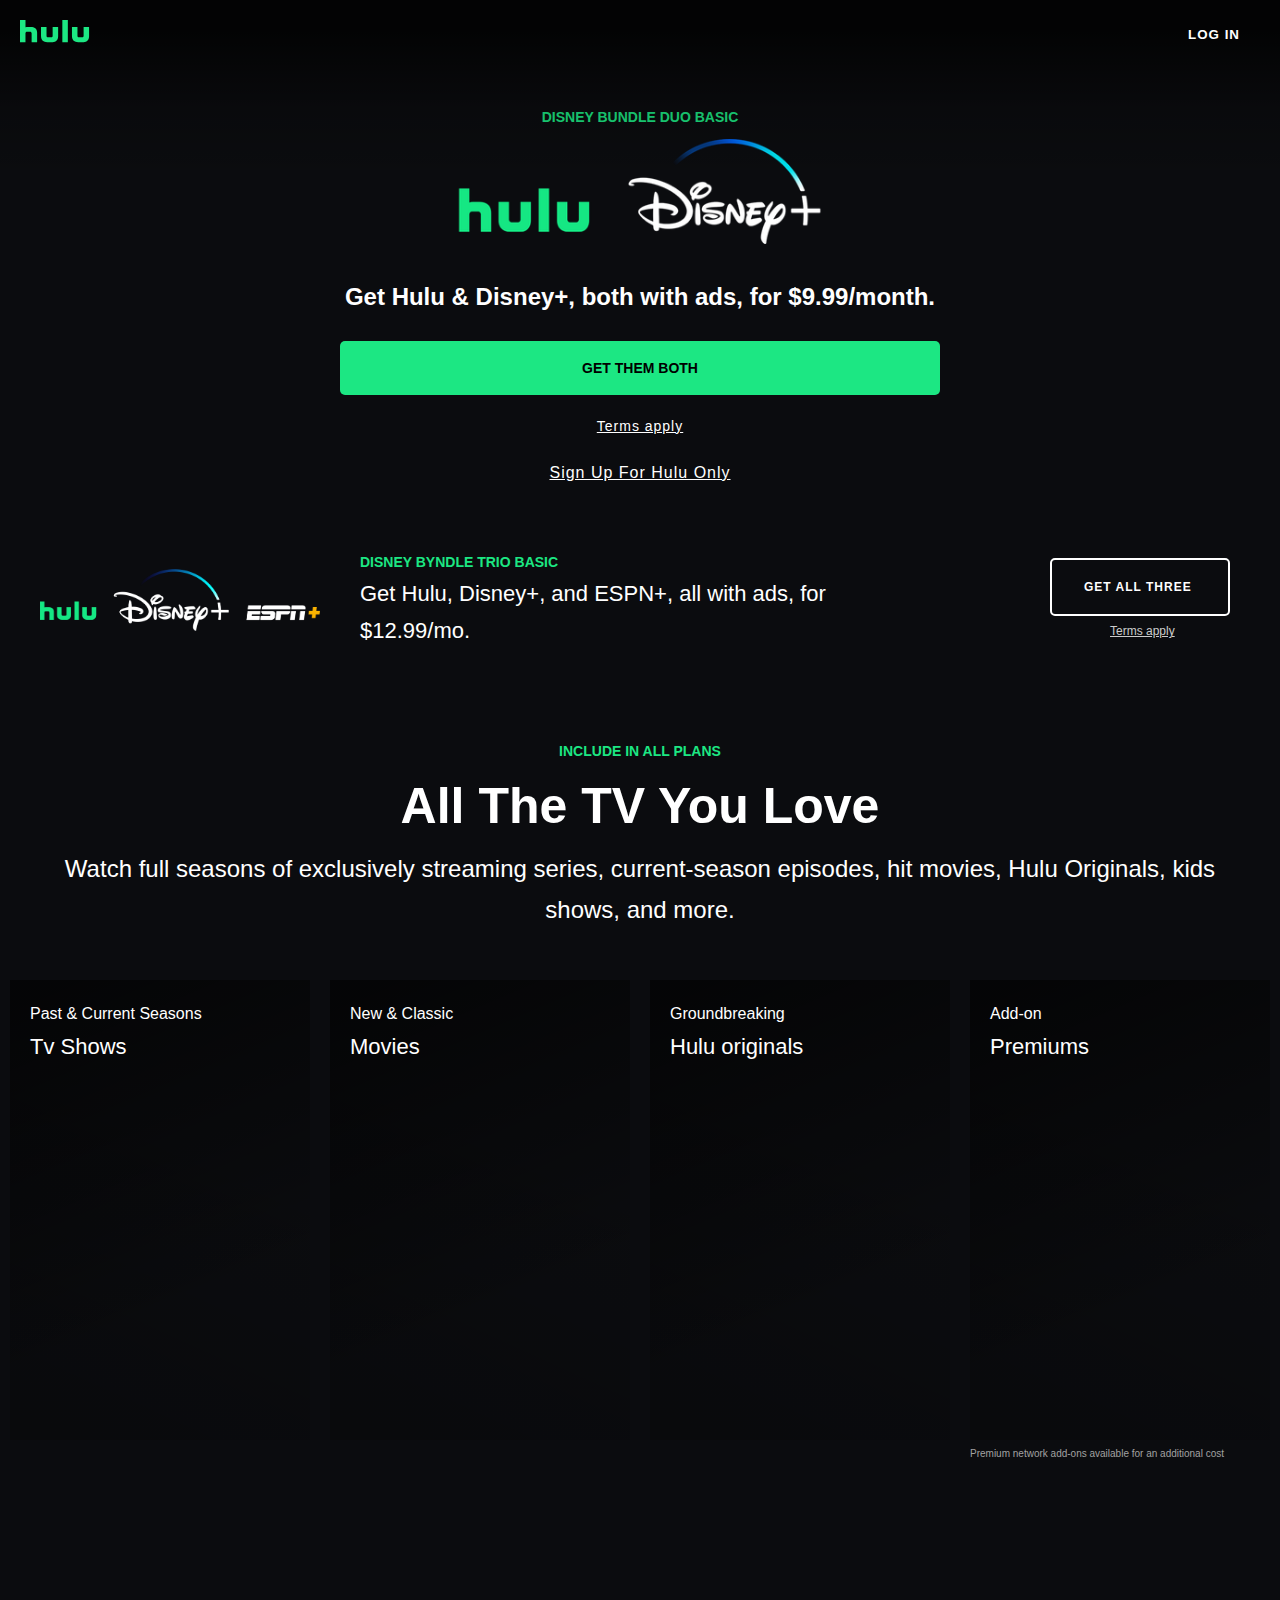
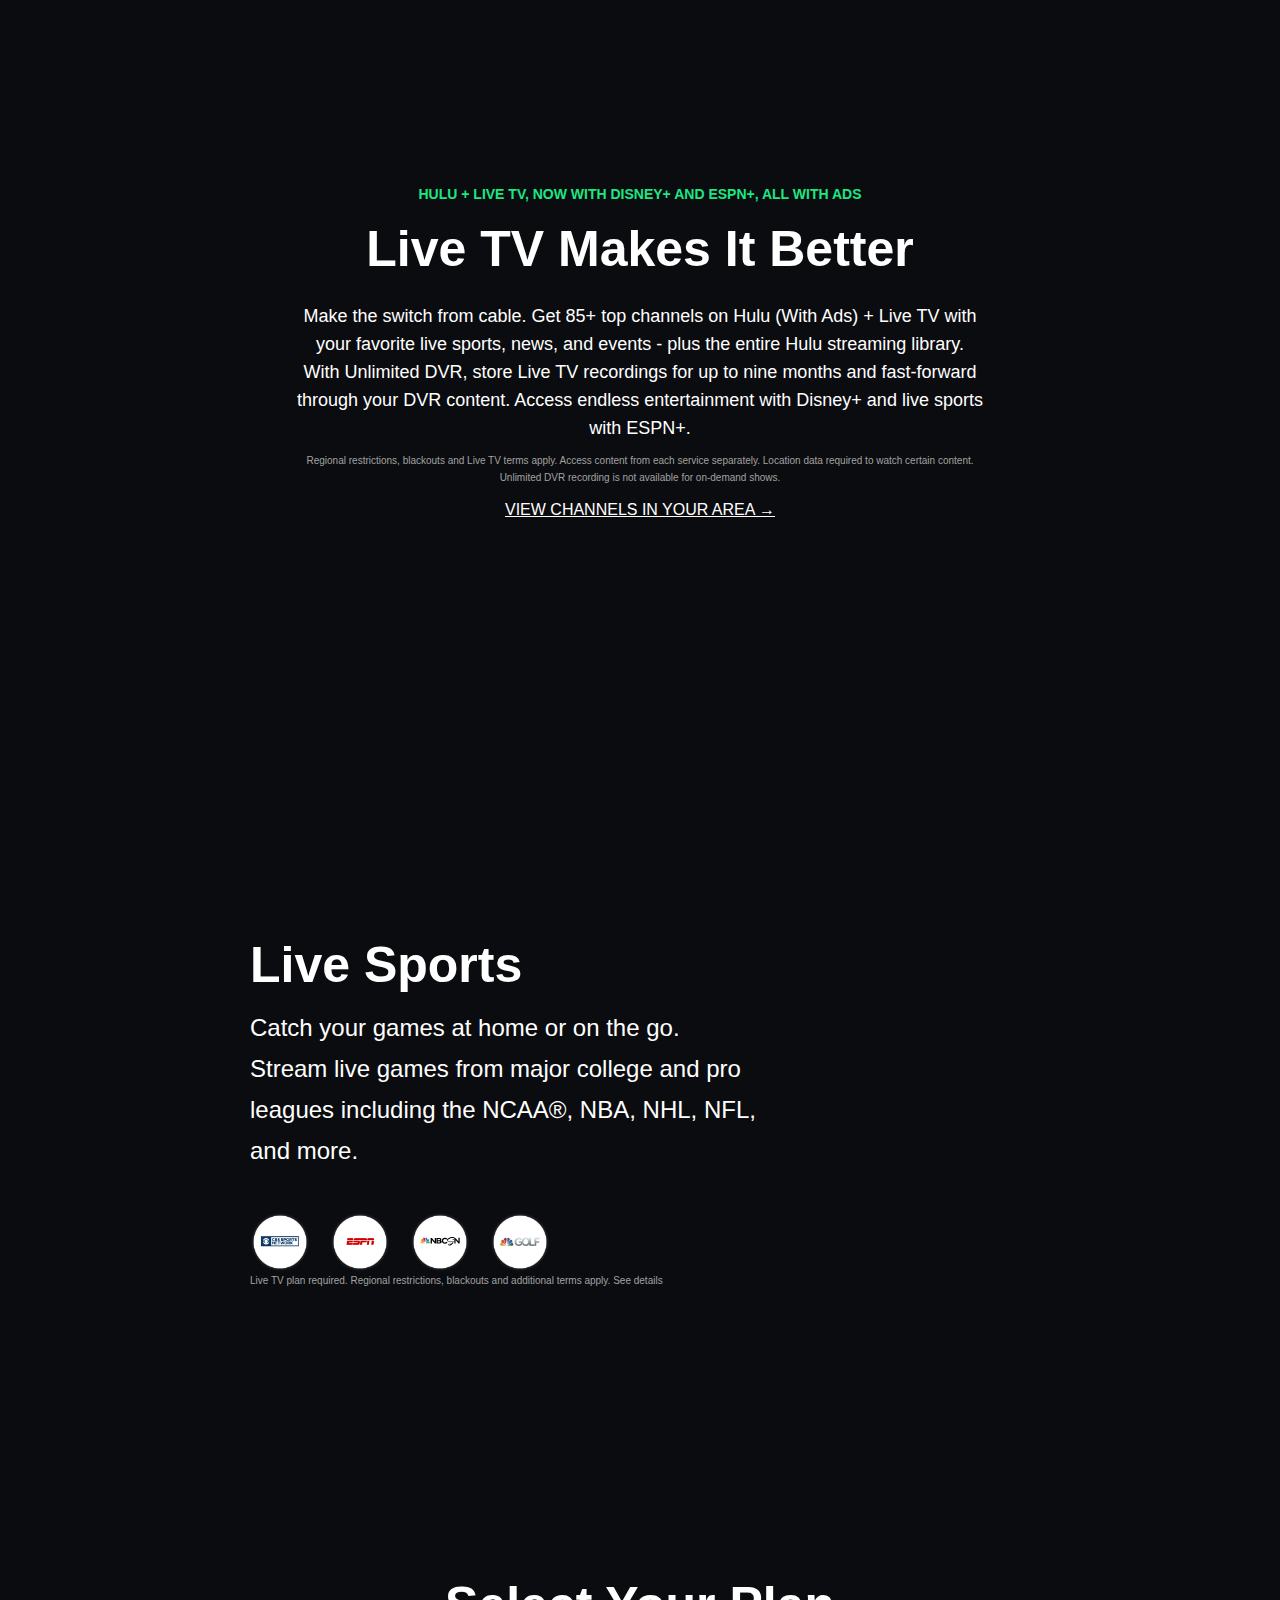
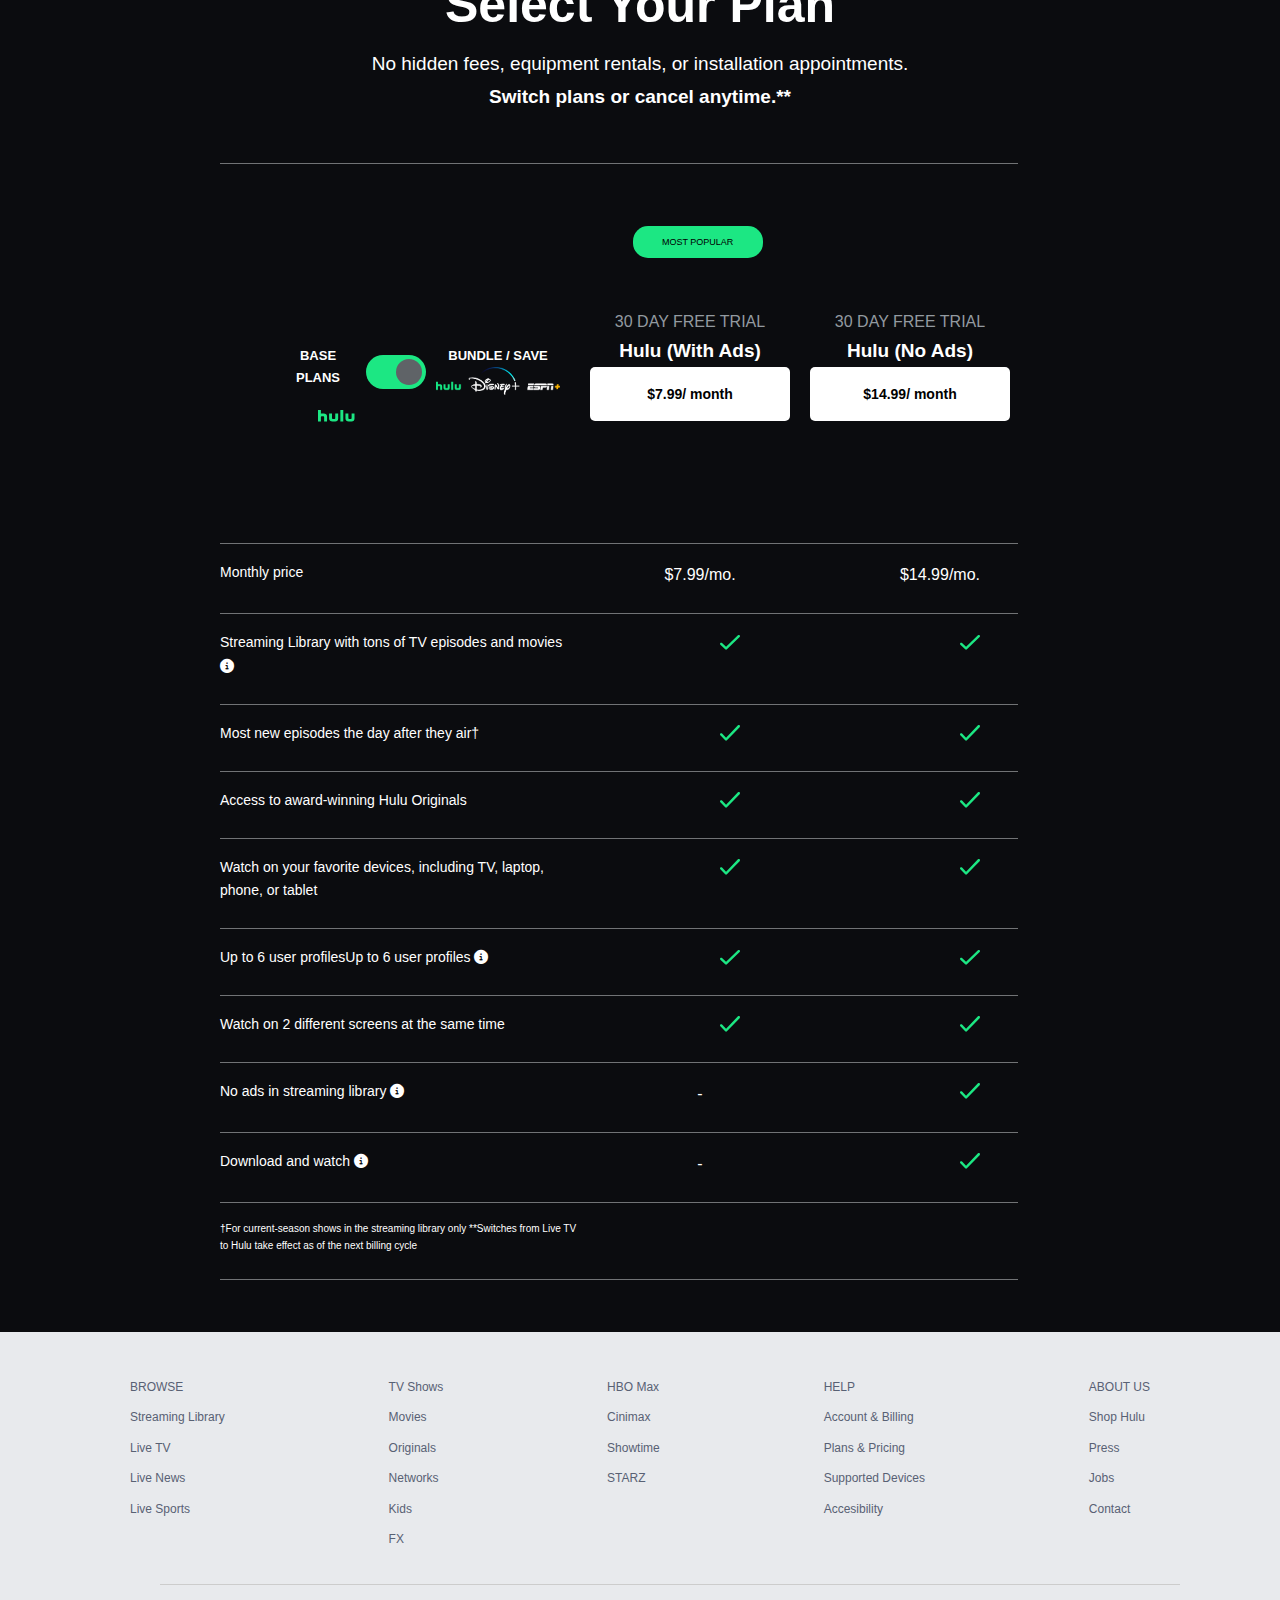
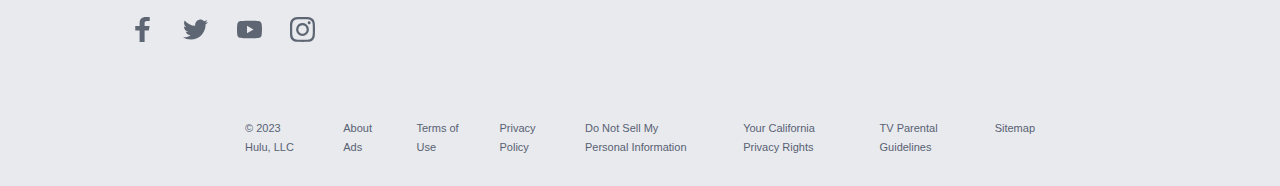
==== hulu.html @ 4f448177 "added new files" ====
<!DOCTYPE html>
<html lang="en">
  <head>
    <link rel="icon" type="image/png" href="images/hulu_favicon.png">
    <meta charset="UTF-8" />
    <meta http-equiv="X-UA-Compatible" content="IE=edge" />
    <meta name="viewport" content="width=device-width, initial-scale=1.0" />
    <link rel="stylesheet" href="https://cdnjs.cloudflare.com/ajax/libs/font-awesome/6.3.0/css/all.min.css">
    
    <link rel="stylesheet" href="style.css" />
    <title>Stream TV and Movies live and online | Hulu</title>
  </head>
  <body>
    <header class="header">
      <section>
        <div class="secction-1-gradient"></div>
        <div class="background-gradient">
          <img class="mini-logo" src="images/hulu-logo.svg" alt="" />
          <nav>
            <ul>
              <li>
                <button class="log-in-button">Log in</button>
              </li>
            </ul>
          </nav>
        </div>
        <div class="header-contents">
          <h4>DISNEY BUNDLE DUO BASIC</h4>
          <img src="images/hulu-logo.png" alt="" class="logo" />
          <div class="header-line-1">
            Get Hulu & Disney+, both with ads, for $9.99/month.
          </div>
          <button class="buttons buttons-cta">GET THEM BOTH</button>
          <a class="legal-text">Terms apply</a>
          <a class="header-sign-up" href="">Sign Up For Hulu Only</a>
        </div>
      </section>
      <section class="first-section">
        <img src="images/logos.png" alt="" />
        <div>
          <h4>Disney Byndle trio basic</h4>
          <h3>Get Hulu, Disney+, and ESPN+, all with ads, for $12.99/mo.</h3>
        </div>
        <div>
          <a href="#" class="buttons get-button-customise"> get all three </a>
          <a href="#" class="Terms-app"> Terms apply</a>
        </div>
      </section>
    </header>

    <section class="second-section">
      <h4>include in all plans</h4>
      <div class="text-xl">All The TV You Love</div>
      <div class="sub-text">
        Watch full seasons of exclusively streaming series, current-season
        episodes, hit movies, Hulu Originals, kids shows, and more.
      </div>

      <div class="cover-images">
        <div class="cover-image-1">
          <div class="cover-gradient"></div>
          <div class="img-texts">
            <div class="img-small-texts">Past & Current Seasons</div>
            <h3>Tv Shows</h3>
          </div>
        </div>

        <div class="cover-image-2">
          <div class="cover-gradient"></div>
          <div class="img-texts">
            <div class="img-small-texts">New & Classic</div>
            <h3>Movies</h3>
          </div>
        </div>

        <div class="cover-image-3">
          <div class="cover-gradient"></div>
          <div class="img-texts">
            <div class="img-small-texts">Groundbreaking</div>
            <h3>Hulu originals</h3>
          </div>
        </div>

        <div class="cover-image-4">
          <div class="cover-gradient"></div>
          <div class="img-texts">
            <div class="img-small-texts">Add-on</div>
            <h3>Premiums</h3>
          </div>
          <p class="last-left-line">
            Premium network add-ons available for an additional cost
          </p>
        </div>
      </div>
    </section>

    <section class="third-section">
      <h4>HULU + LIVE TV, NOW WITH DISNEY+ AND ESPN+, ALL WITH ADS</h4>
      <div class="text-xl">Live TV Makes It Better</div>
      <div class="live-tv-detail-texts">
        <p>
          Make the switch from cable. Get 85+ top channels on Hulu (With Ads) +
          Live TV with your favorite live sports, news, and events - plus the
          entire Hulu streaming library. With Unlimited DVR, store Live TV
          recordings for up to nine months and fast-forward through your DVR
          content. Access endless entertainment with Disney+ and live sports
          with ESPN+.
        </p>
      </div>
      <div class="regional-text">
        <p>
          Regional restrictions, blackouts and Live TV terms apply. Access
          content from each service separately. Location data required to watch
          certain content. Unlimited DVR recording is not available for
          on-demand shows.
        </p>
      </div>

      <div class="View-channel-link">
        <a href="#">VIEW CHANNELS IN YOUR AREA →</a>
      </div>
    </section>

    <section class="basketball">
      <div class="basketball-content">
        <div class="text-xl">Live Sports</div>

        <div class="sub-text">
          Catch your games at home or on the go. Stream live games from major
          college and pro leagues including the NCAA®, NBA, NHL, NFL, and more.
        </div>

        <div class="basketball-section-logos">
          <div>
            <img src="images/live-sports-logo-1.png" alt="" />
          </div>
          <div>
            <img src="images/live-sports-logo-2.png" alt="" />
          </div>
          <div>
            <img src="images/live-sports-logo-3.svg" alt="" />
          </div>
          <div>
            <img src="images/live-sports-logo-4.png" alt="" />
          </div>
        </div>

        <div class="regional-text">
          Live TV plan required. Regional restrictions, blackouts and additional
          terms apply. See details
        </div>
      </div>
    </section>

    <section class="plans-section">
      <div class="texts-before-plans">
        <div class="text-xl">Select Your Plan</div>
        <div class="no-hidden-text">No hidden fees, equipment rentals, or installation appointments.</div>
        <div class="swithc-plans-text">Switch plans or cancel anytime.**</div>
      </div>
      <div class="plans-divider"></div>
      
      
      <div class="plan-names">
        <div class="most-popular"><div class="most-popular-text">MOST POPULAR</div></div>
        <div class="plan-names-grid">
        
          <div class="first-grid">
            <div class="first-grid-sub-1">
              <div class="base-plans-text">BASE PLANS</div>
              <div class="hulu-logo-names">
                <img class="mini-logo" src="images/hulu-logo.svg" alt="">
              </div>
            </div>
            <div class="first-grid-sub-2">
              <div class="switch-padding"> </div>
              <label class="switch">
              <input type="checkbox" checked>
              <span class="slider round"></span>
            </label>
            </div>
            <div class="first-grid-sub-3">
              <div class="base-plans-text">BUNDLE / SAVE</div>
              <div class="all-logos">
                <img src="images/logos.png" alt="">
              </div>
            </div>
          </div>

          

          <div class="second-grid">
            <div class="trial-text">30 DAY FREE TRIAL</div>
            <div class="swithc-plans-text">Hulu (With Ads)</div>
            <button class="buttons plan-names-grid-btn"> $7.99/ month</button>
          </div>

          <div class="third-grid">
            
            <div class="trial-text">30 DAY FREE TRIAL</div>
            <div class="swithc-plans-text">Hulu (No Ads)</div>
            <button class="buttons plan-names-grid-btn">$14.99/ month</button>
          
          </div>
          
        </div>
        
        </div>
        <div class="plans-divider"></div>
        
        <div class="plan-text-grid">

          <div class=".first-grid-text">

          <p class="plan-text-grid-font">Monthly price</p>
          
         </div>
          
          <div class="second-grid">
              <p>
                $7.99/mo.
              </p>
          </div>

          <div class="third-grid">
            <p>
              $14.99/mo.
            </p>
          </div>

        </div>
        <div class="plans-divider"></div>
        
        <div class="plan-text-grid">

          <div class=".first-grid-text">
            <p class="plan-text-grid-font">Streaming Library with tons of TV episodes and movies <i class="fa fa-info-circle" aria-hidden="true"></i></p>
          </div>
          
          <div class="second-grid">
            <div class="img-size">
            <img src="images/Pricing_Checkmark_green-light.svg" alt="">
          </div>
          </div>

          <div class="third-grid">
            <div class="img-size">
              <img src="images/Pricing_Checkmark_green-light.svg" alt="">
            </div>
          </div>
         

        </div>
        <div class="plans-divider"></div>
        
        <div class="plan-text-grid">

          <div class=".first-grid-text">
            <p class="plan-text-grid-font">Most new episodes the day after they air†</p>
          </div>
          
          <div class="second-grid">
            <div class="img-size">
              <img src="images/Pricing_Checkmark_green-light.svg" alt="">
            </div>

          </div>

          <div class="third-grid">
            <div class="img-size">
              <img src="images/Pricing_Checkmark_green-light.svg" alt="">
            </div>
          </div>

        </div>
        <div class="plans-divider"></div>
        
        <div class="plan-text-grid">

          <div class=".first-grid-text">
            <p class="plan-text-grid-font">Access to award-winning Hulu Originals</p>
          </div>
          
          <div class="second-grid">
            <div class="img-size">
              <img src="images/Pricing_Checkmark_green-light.svg" alt="">
            </div>

          </div>

          <div class="third-grid">
            <div class="img-size">
              <img src="images/Pricing_Checkmark_green-light.svg" alt="">
            </div>
          </div>

        </div>
        <div class="plans-divider"></div>
        
        <div class="plan-text-grid">

          <div class=".first-grid-text">
            <p class="plan-text-grid-font">Watch on your favorite devices, including TV, laptop, phone, or tablet</p>
          </div>
          
          <div class="second-grid">
            <div class="img-size">
              <img src="images/Pricing_Checkmark_green-light.svg" alt="">
            </div>

          </div>

          <div class="third-grid">
            <div class="img-size">
              <img src="images/Pricing_Checkmark_green-light.svg" alt="">
            </div>
          </div>

        </div>
        <div class="plans-divider"></div>
        
        <div class="plan-text-grid">

          <div class=".first-grid-text">
            <p class="plan-text-grid-font">Up to 6 user profilesUp to 6 user profiles  <i class="fa fa-info-circle" aria-hidden="true"></i> </p>
          </div>
          
          <div class="second-grid">
            <div class="img-size">
              <img src="images/Pricing_Checkmark_green-light.svg" alt="">
            </div>
          </div>

          <div class="third-grid">
            <div class="img-size">
              <img src="images/Pricing_Checkmark_green-light.svg" alt="">
            </div>
          </div>

        </div>
        <div class="plans-divider"></div>
        <div class="plan-text-grid">

          <div class=".first-grid-text">
            <p class="plan-text-grid-font">Watch on 2 different screens at the same time</p>
          </div>
          
          <div class="second-grid">
            <div  class="img-size">
              <img src="images/Pricing_Checkmark_green-light.svg" alt="">
            </div>
          </div>

          <div class="third-grid">
            <div class="img-size">
              <img src="images/Pricing_Checkmark_green-light.svg" alt="">
            </div>
          </div>

        </div>
        <div class="plans-divider"></div>
        <div class="plan-text-grid">

          <div class=".first-grid-text">
            <p class="plan-text-grid-font">No ads in streaming library  <i class="fa fa-info-circle" aria-hidden="true"></i>
            </p>
          </div>
          
          <div class="second-grid">
            <p class="dash-with">-</p>
          </div>
          <div class="img-size">
            <img src="images/Pricing_Checkmark_green-light.svg" alt="">
          </div>
          <div class="third-grid">
            
          </div>

        </div>
        <div class="plans-divider"></div>
        <div class="plan-text-grid">

          <div class=".first-grid-text">
            <p class="plan-text-grid-font">Download and watch  <i class="fa fa-info-circle" aria-hidden="true"></i></p>
          </div>
          
          <div class="second-grid">
            <p class="dash-with">-</p>
          </div>

          <div class="third-grid">
            <div class="img-size">
              <img src="images/Pricing_Checkmark_green-light.svg" alt="">
            </div>
          </div>

        </div>

        <div class="plans-divider"></div>
        <div class="plan-text-grid">

          <div class=".first-grid-text">
            <p class="plan-text-grid-font-last">†For current-season shows in the streaming library only
              **Switches from Live TV to Hulu take effect as of the next billing cycle</p>
          </div>
          
          <div class="second-grid">

          </div>

          <div class="third-grid">
           
          </div>

        </div>
        <div class="plans-divider"></div>
    </section>

    <footer class="footer">
      <div class="footer-container">
        <div class="footer-lists">
          <ul>
            <li class="list-head">BROWSE</li>
            <li><a href="#">Streaming Library</a></li>
            <li><a href="#">Live TV</a></li>
            <li><a href="#">Live News</a></li>
            <li><a href="#">Live Sports</a></li>
          </ul>
          <ul>
            <li><a href="#">TV Shows</a></li>
            <li><a href="#">Movies</a></li>
            <li><a href="#">Originals</a></li>
            <li><a href="#">Networks</a></li>
            <li><a href="#">Kids</a></li>
            <li><a href="#">FX </a></li>
          </ul>
          <ul>
            <li><a href="#">HBO Max</a></li>
            <li><a href="#">Cinimax</a></li>
            <li><a href="#">Showtime</a></li>
            <li><a href="#">STARZ</a></li>
          </ul>
          <ul>
            <li class="list-head">HELP</li>
            <li><a href="#">Account & Billing</a></li>
            <li><a href="#">Plans & Pricing</a></li>
            <li><a href="#">Supported Devices</a></li>
            <li><a href="#">Accesibility</a></li>
          </ul>
          <ul>
            <li class="list-head">ABOUT US</li>
            <li><a href="#">Shop Hulu</a></li>
            <li><a href="#">Press</a></li>
            <li><a href="#">Jobs</a></li>
            <li><a href="#">Contact</a></li>
          </ul>
        </div>
        <div class="divider"></div>

        <div class="divider-line"></div>

        <div class="social-media-icons">
          <a href="#"><img src="images/facebook.svg" alt="" /></a>
          <a href="#"><img src="images/twitter.svg" alt="" /></a>
          <a href="#"><img src="images/youtube.svg" alt="" /></a>
          <a href="#"><img src="images/instagram.svg" alt="" /></a>
        </div>
      </div>

      <section class="fourth-section">
        <div>© 2023 Hulu, LLC</div>
        <div>About Ads</div>
        <div>Terms of Use</div>
        <div>Privacy Policy</div>
        <div>Do Not Sell My Personal Information</div>
        <div>Your California Privacy Rights</div>
        <div>TV Parental Guidelines</div>
        <div>Sitemap</div>
      </section>
    </footer>
  </body>
</html>
---- style.css ----
*{
    box-sizing: border-box;
    margin: 0;
    padding: 0;
}
  @import url('https://fonts.googleapis.com/css2?family=Open+Sans:wght@300&family=Rubik:wght@300;400;600;700&display=swap');

  html,body{
    font-family: 'Rubik', sans-serif;
    background:#0b0c0f;
    color: #fff;
    line-height: 1.7;
    overflow-x: hidden;
  }

  a{
    color: #fff;
    text-decoration: none;
  }
  a :hover{
    color: grey;
  }

  ul{

    list-style-type: none;
  }

  img{
    width: 100%;

  }

  h4{
    text-transform: uppercase;
    color: #1CE783;
    font-size: 14px;
  }
  
  h3{
    font-size: 22px;
    font-weight: 300;
  }

  .buttons{

    display: inline-block;
    background:#1CE783;
    color: #000;
    min-width: 130px;
    padding: 20px 32px;
    font-size: 14px;
    font-weight: bold;
    border-radius: 5px;
    border: 0;
    line-height: 14px;
    cursor: pointer;
  }

  .buttons-cta{
     width: 600px;
  }

  .buttons-cta:hover{
   
    opacity: 0.5;
  }

.legal-text{
    cursor: pointer;
    font-size: 14px;
    letter-spacing: 1px;
    text-decoration: underline;
    padding: 20px;
    
  }
  .Terms-app{
    display: block;
    color: #ccc;
    font-size: 12px;
    margin-top: 5px;
    text-decoration: underline;
    padding-left: 150px;
  }

  .text-xl{

    font-size: 50px;
    font-weight: bold;
    
  }
  .sub-text{

    max-width: 850;
    margin-bottom: 10px;
    font-size: 24px;

  }

  /*Header*/
  .header{
    height: 650px;
    background: url(../Hulu/images/header.jpg) 
    no-repeat center center / cover ;

  }

  .header .secction-1-gradient{

    position: absolute;
    top: 0;
    left: 0;
    width: 100%;
    height: 100%;
    
    background: linear-gradient
    (179.81deg, rgba(4,4,4,0.7) .17%,
     rgba(4,4,4,0.45) 85.02%,
      rgba(4,4,4,0.3) 112.52%) ! important;


  }

  .header nav{
    display: flex;
    float: right;
    padding: 20px 40px;
  }

  .header nav .log-in-button{
    position: relative;
    z-index: 2;
    cursor: pointer;
    background: none;
    border: none;
    color: #fff;
    font-weight: bold;
    text-transform: uppercase;
    letter-spacing: 1px;

  }
  
  .logo{
    width: 370px;
    margin: 10px 0px;
  }

  .header .header-contents{

    display: flex;
    flex-direction: column;
    justify-content: flex-start;
    align-items: center;
    margin-top: 35px;

  }

  .header .header-line-1{

    font-size: 24px;
    font-weight: bold;
    margin: 23px 0px;

  }

  
  
  .header-sign-up{

    font-size: 16px;
    letter-spacing: 1px;
    text-decoration: underline;
    padding-bottom: 35px;
  }
  .header .mini-logo{
    position: relative;
    z-index: 2;
    width: 70px;
    height: 70x;
    margin: 20px 20px;
  }
  
  .header::after {
    content: '';
    position: absolute;
    top: 0;
    left: 0;
    width: 100%;
    height: 180px;
    z-index: 1;
    background: linear-gradient(
      180deg,
      rgba(0, 0, 0, 0.76) 15.54%,
      rgba(0, 0, 0, 0.192) 60.23%,
      rgba(0, 0, 0, 8e-5) 100%
    );
  }
  
  /*first-section*/

  .first-section{

    display: grid;
    grid-template-columns: 2fr 4fr 2fr;
    align-items: center;
    gap: 40px;
    padding: 30px 40px;

    background: linear-gradient
    (179.81deg, rgba(4,4,4,0.7) .17%,
     rgba(4,4,4,0.45) 85.02%,
      rgba(4,4,4,0.3) 112.52%) !important;

  }

  .get-button-customise{

    width: 180px;
    background: none;
    letter-spacing: 1px;
    color: #fff;
    border: 2px solid white;
    text-transform: uppercase;
    font-size: 12px;
    margin-left: 90px;
    
  }

  .get-button-customise:hover{
    color: #fff;
    border-color: darkgray;
  }

  /*Second Section*/

  .second-section{

    display: flex;
    flex-direction: column;
    align-items: center;
    padding: 90px 40px;
    text-align: center;
    justify-content: center;

  }
  .second-section .cover-images{
    display: grid;
    grid-template-columns: repeat(4, 1fr);
    gap: 20px;
    margin-top: 40px;

  }

  .second-section .cover-images > div {
    height: 460px;
    width: 300px;
    position: relative;

  }

  .second-section .cover-gradient{

    position: absolute;
    top: 0;
    left: 0;
    width: 100%;
    height: 100%;
    background: linear-gradient(156.82deg, 
    rgba(0,0,0,0.6) 4.58%,
     rgba(0,0,0,0) 69.61%),
     linear-gradient(24.5deg, 
     rgba(0,0,0,0.2) 4.71%, 
    rgba(0,0,0,0) 71.49%);
  }

  .second-section .img-texts{

    position: absolute;
    text-align: left;
    top: 20px;
    left: 20px;

  }

  .second-section .cover-image-1{
    background: url(../Hulu/images/cover-image-1.jpeg)
    no-repeat center center / cover;
  }

.second-section .cover-image-2{
    background: url(../Hulu/images/cover-image-2.jpeg)
    no-repeat center center / cover;
}
.second-section .cover-image-3{
    background: url(../Hulu/images/cover-image-3.jpeg)
    no-repeat center center / cover;
}

.second-section .cover-image-4{
    background: url(../Hulu/images/cover-image-4.jpeg)
    no-repeat center center / cover;
}
.last-left-line{
  font-weight: 100;
  font-size: 10px;
  margin-top: 465px;
  color: #a2a2a2;
  text-align: left;

}

.third-section{
  padding-top: 253px;
  display: flex;
  flex-direction: column;
  text-align: center;
  align-items: center;

}

.live-tv-detail-texts{

  width: 688px;
  height: auto;
  font-family: 'Graphik Web', 'Graphik', sans-serif;
  font-size: 18px;
  font-weight: 300;
  margin: 10px 300px;
  line-height: 28px;

}

.regional-text{
  width: 688px;
  font-weight: 100;
  font-size: 10px;
  color: #a2a2a2;
  padding-bottom: 10px;
}

.View-channel-link{

  text-decoration: underline;
  padding-bottom: 200px;
}

.basketball{
  background: url(../Hulu/images/live-sports.jpg) no-repeat center center / cover;
  height: 800px;
  position: relative;
  
}

.basketball-content{
  position: absolute;
  top: 200px;
  left: 250px;
  max-width: 510px;
  
}

.basketball-section-logos{

  margin-top: 40px;
  display: flex;
  width: 300px;
  align-items: center;
  justify-content: space-between;
}

.basketball-section-logos > div {

  background: url(images/asset\ 12.png) no-repeat center center / cover ;
  height: 60px;
  width: 60px;
  display: flex;
  justify-content: center;
  align-items: center;
}

.basketball-section-logos img{

  width: 40px;

}

/*footer*/

.footer
{
  background: #e8eaed;
  color: #586174;
}
 
.footer a{

  color: #586174;
}
.footer-container{
  font-size: 12px;
  max-width: 1100px;
  margin: auto;
  padding: 40px;

}
.footer-lists{
  display: flex;
  justify-content: space-between;

}

.footer-lists li{

  padding: 5px 0;
}

.footer-lists .list-heads{

  text-transform: uppercase;
  font-weight: bolder;
  margin-bottom: 5px;
}

.divider{

  width: 100%;
  height: 3px;
  border-top: 1px #ccc solid;
  margin : 30px;
}

.social-media-icons img{

  width: 25px;
  height: 25px;
  margin-right: 25px;
}

.model{
  position: fixed;
  top: 0;
  left: 0;
  z-index: 1;
  height: 100%;
  width: 100%;
  background: rgba(0, 0, 0, 0.5);
}
.model-box{

  margin: 10% auto;
  width: 400px;
  background: #fff;
  color: #333;
  position: relative;
}
.model-body{
   
  padding: 50px;

}

.model-body h3{
  font-weight: bold;
}

.btn-dark{
  background: #000;
  color: #fff;

}
.model-body .buttons{
  width: 100%;
  margin-top: 30px;

}

.model .close{
  
  cursor: pointer;
  height: 20px;
  width: 20px;
  top: 20px;
  right: 20px;
  position: absolute;

}

.model .model-footer{
  background: gainsboro;
  color: #333;
  padding: 20px 0;
  border-top: #fff 1px solid;

} 
.model .model-footer a{
  color: rgb(75, 75, 224);
}

.form-control{

  margin: 20px 0;

}

.form-control label{
  display: block;
}

.form-control input{
  width : 100%;
  height: 40px;
  border: 2px #ccc solid ;
  border-radius: 2px;
  padding: 5px ;
}

.fourth-section{
  font-size: 11px;
  padding: 0px 225px;
  position: relative;
  display:  flex;
  width: 100%;
  background: #e8eaed;
  color: #586174;
}
.fourth-section> div{

  padding: 30px 20px;
}

.plans-section{
  
  padding: 40px 220px;
  margin: auto;
  justify-content: center;
  align-items: center;
  align-content: center;

}

.texts-before-plans{
 
  padding-bottom: 30px;
  text-align: center;

}

.no-hidden-text{

  font-size: 19px;

}
.swithc-plans-text{
  font-size: 19px;
  font-weight: bold;
}

.plan-names{
 
  padding: 50px;
 
  width: 100%;
  align-content: center;
  text-align: center;
}

.plans-divider{
  

  width: 95%;
  height: 3px;
  border-top: 1px #717375 solid;
  margin-top: 20px;
  margin-bottom: 10px;
}

.most-popular{
  text-align: center;
  font-size: 9px;
  max-width: 130px;
  height: 32px;
  background: #1CE783;
  color: #000;
  margin-left: 49%;
  border-radius: 15px;
}
.most-popular-text{
  padding: 9px;
}

.plan-names-grid{
  padding: 50px 0;
  display: grid;
  grid-template-columns: 3fr 2fr 2fr;
  gap: 20px;
}

.first-grid{
 padding-top: 27px;
  display: grid;
  grid-template-columns: 2fr 1fr 3fr;

}

.first-grid-sub-1{
 
  align-content: center;
  text-align: center;
  padding: 10px;

}
.base-plans-text{

  font-size: 13px;
  font-weight: bold;
}
.hulu-logo-names{
  width: 37px;
  height: 10px;
  margin-left: 38px;
  margin-top: 14px;

}

.first-grid-sub-3{
  padding: 10px;
}
.trial-text{
  color: #939aa0;
}

.plan-names-grid-btn{
  background: #fff;
  color: #000;
  width: 100%;
}

.plan-names-grid button:hover{
  background: #ccc;
}

.plan-text-grid{
  
  padding: 5px 0;
  display: grid;
  grid-template-columns: 3fr 2fr 2fr;

}

.plan-text-grid-font{
  font-size: 14px;
  font-weight: 100;

}

.second-grid{
  text-align: center;
}

.third-grid{
  text-align: center;
}

.img-size{
  width: 20px;
  height: 12px;
  margin-left: 140px;
}
.dash-width{
  width: 10px;
}

.plan-text-grid-font-last{
  font-size: 10px;
}




/* toggle button */
.switch {
  padding-top: 10px;
  position: relative;
  display: inline-block;
  width: 60px;
  height: 34px;
}

.switch input { 
  opacity: 0;
  width: 0;
  height: 0;
}

.slider {
  position: absolute;
  cursor: pointer;
  top: 0;
  left: 0;
  right: 0;
  bottom: 0;
  background-color: #848383;
  -webkit-transition: .4s;
  transition: .4s;
}

.slider:before {
  position: absolute;
  content: "";
  height: 26px;
  width: 26px;
  left: 4px;
  bottom: 4px;
  background-color:#5f6367;
  -webkit-transition: .4s;
  transition: .4s;
}

input:checked + .slider {
  background-color:  #1CE783;
}

input:focus + .slider {
  box-shadow: 0 0 1px #939aa0;
}

input:checked + .slider:before {
  -webkit-transform: translateX(26px);
  -ms-transform: translateX(26px);
  transform: translateX(26px);
}
.slider.round {
  border-radius: 34px;
}

.slider.round:before {
  border-radius: 50%;
}
.switch-padding{
  margin-top: 20px;
}
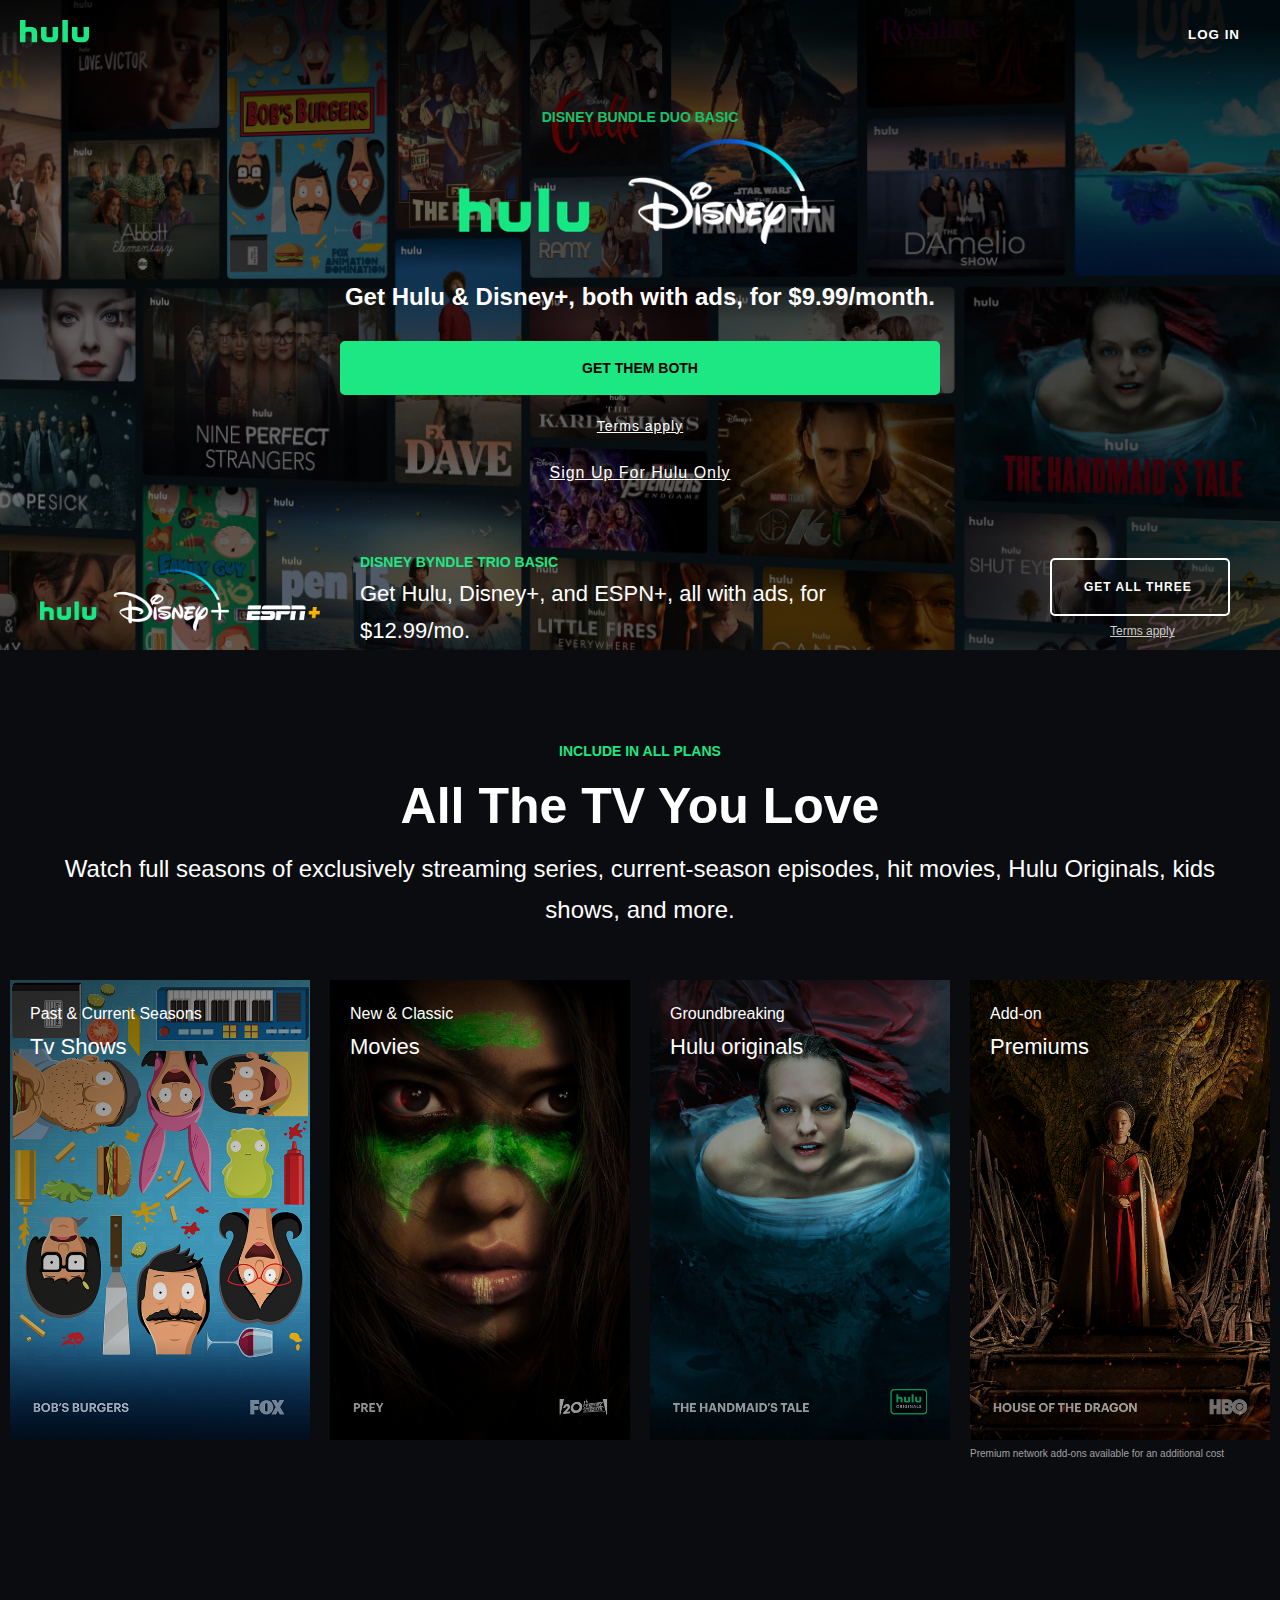
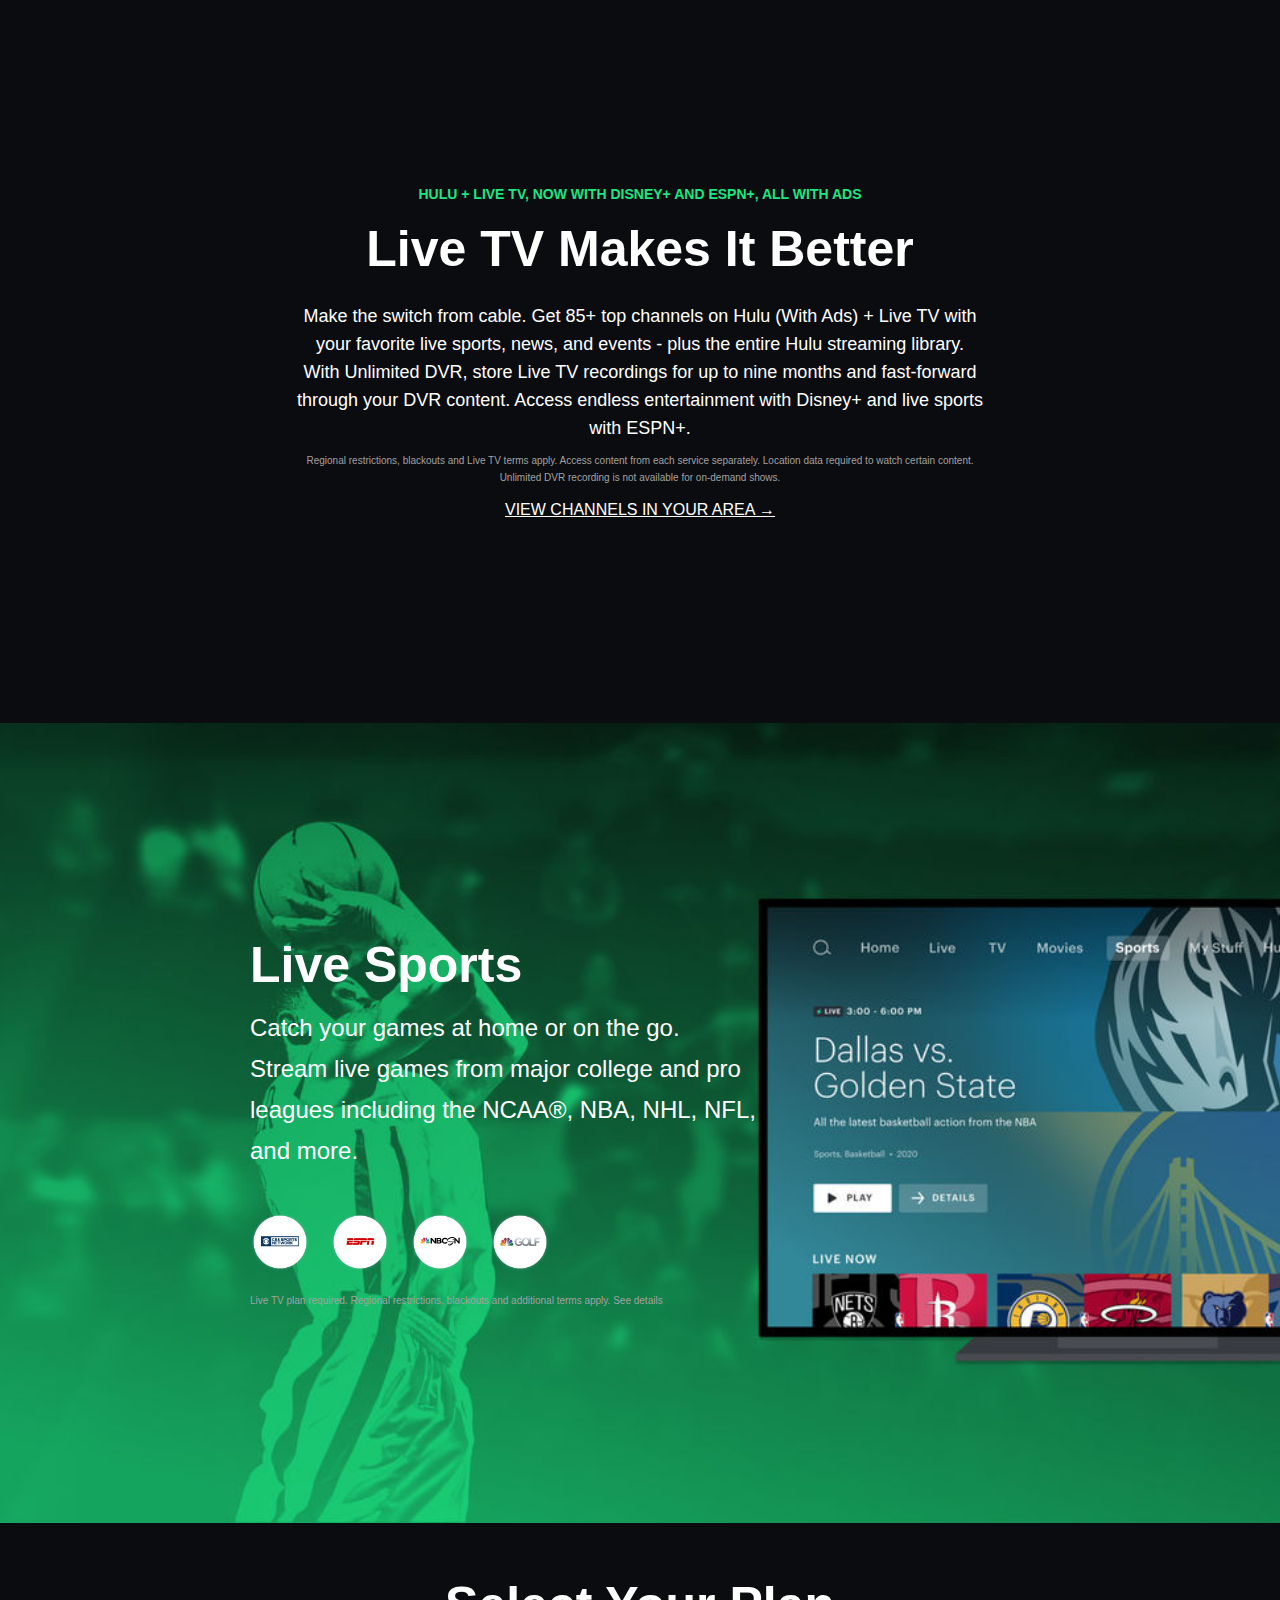
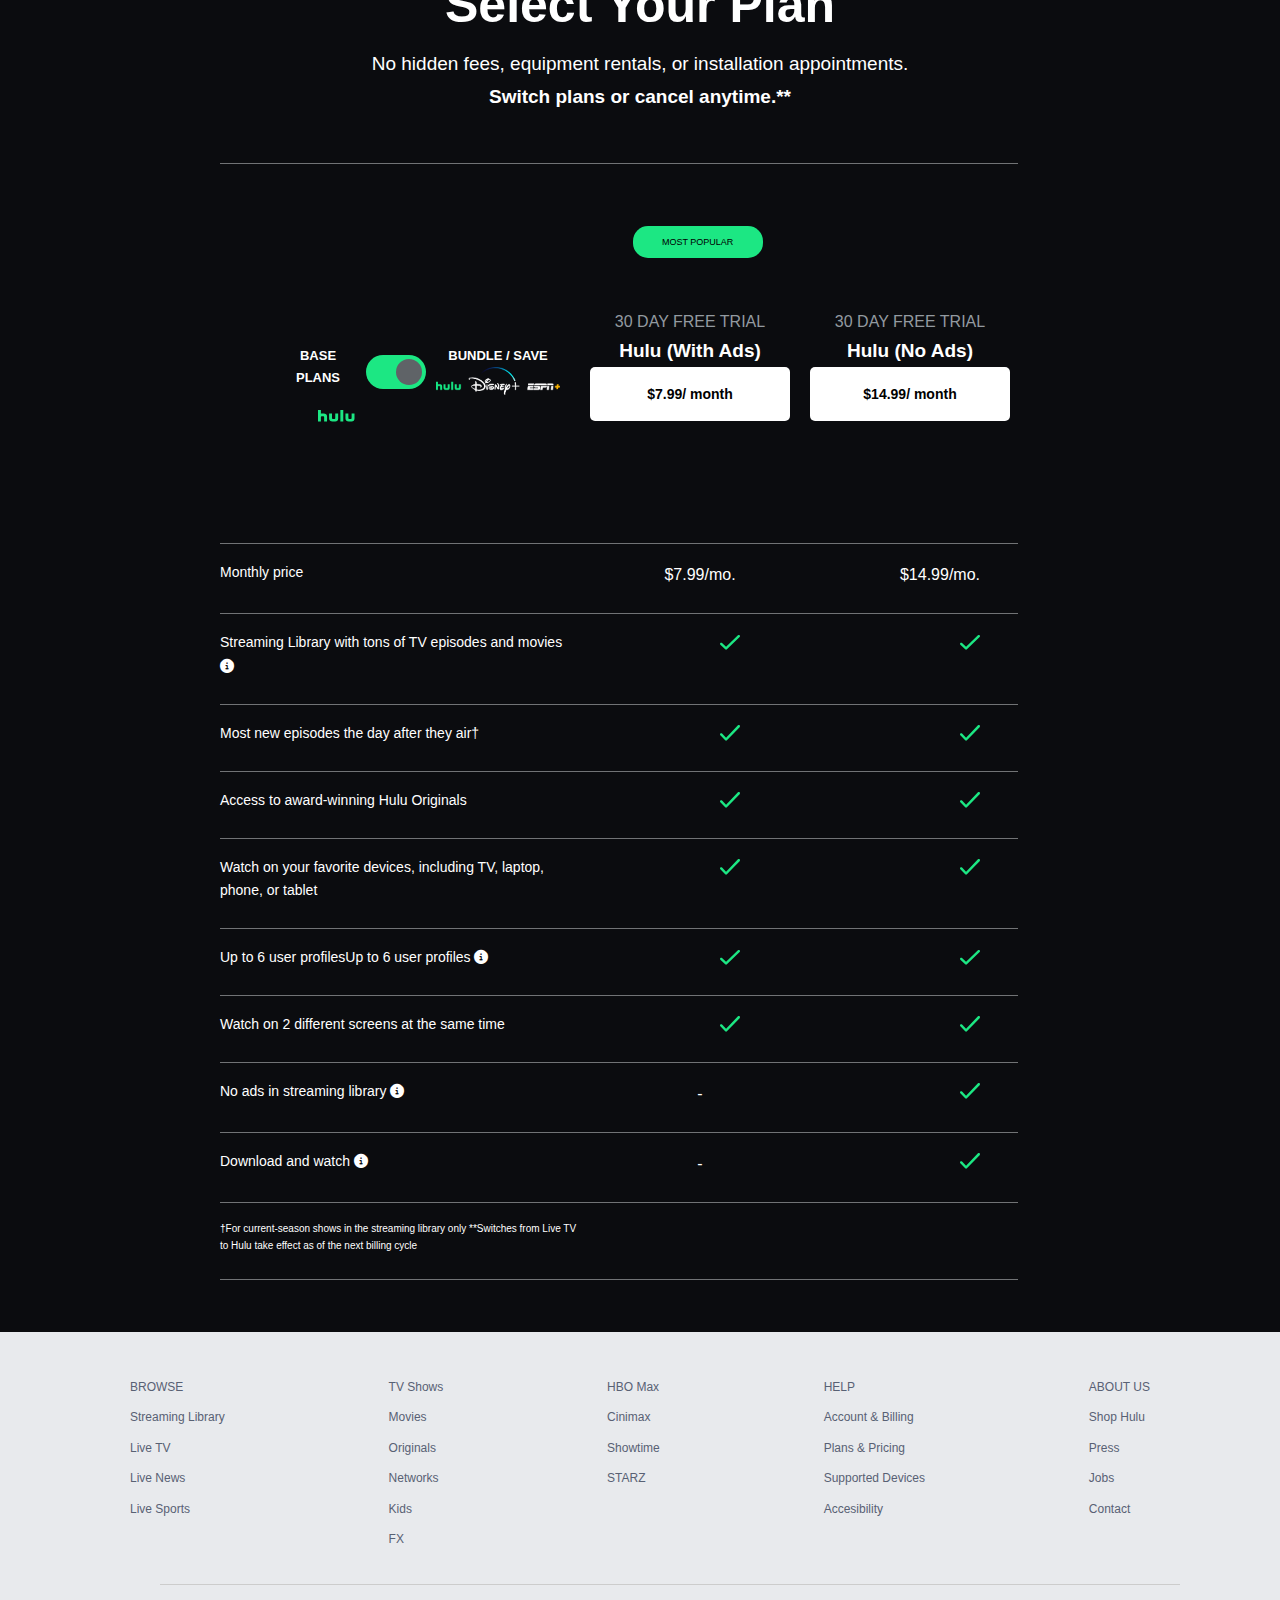
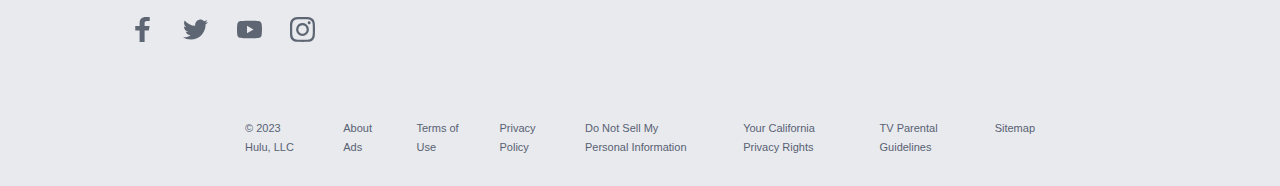
==== commit 2093923e: "Add files via upload" ====
--- a/hulu.html
+++ b/hulu.html
@@ -1,482 +1,482 @@
-<!DOCTYPE html>
-<html lang="en">
-  <head>
-    <link rel="icon" type="image/png" href="images/hulu_favicon.png">
-    <meta charset="UTF-8" />
-    <meta http-equiv="X-UA-Compatible" content="IE=edge" />
-    <meta name="viewport" content="width=device-width, initial-scale=1.0" />
-    <link rel="stylesheet" href="https://cdnjs.cloudflare.com/ajax/libs/font-awesome/6.3.0/css/all.min.css">
-    
-    <link rel="stylesheet" href="style.css" />
-    <title>Stream TV and Movies live and online | Hulu</title>
-  </head>
-  <body>
-    <header class="header">
-      <section>
-        <div class="secction-1-gradient"></div>
-        <div class="background-gradient">
-          <img class="mini-logo" src="images/hulu-logo.svg" alt="" />
-          <nav>
-            <ul>
-              <li>
-                <button class="log-in-button">Log in</button>
-              </li>
-            </ul>
-          </nav>
-        </div>
-        <div class="header-contents">
-          <h4>DISNEY BUNDLE DUO BASIC</h4>
-          <img src="images/hulu-logo.png" alt="" class="logo" />
-          <div class="header-line-1">
-            Get Hulu & Disney+, both with ads, for $9.99/month.
-          </div>
-          <button class="buttons buttons-cta">GET THEM BOTH</button>
-          <a class="legal-text">Terms apply</a>
-          <a class="header-sign-up" href="">Sign Up For Hulu Only</a>
-        </div>
-      </section>
-      <section class="first-section">
-        <img src="images/logos.png" alt="" />
-        <div>
-          <h4>Disney Byndle trio basic</h4>
-          <h3>Get Hulu, Disney+, and ESPN+, all with ads, for $12.99/mo.</h3>
-        </div>
-        <div>
-          <a href="#" class="buttons get-button-customise"> get all three </a>
-          <a href="#" class="Terms-app"> Terms apply</a>
-        </div>
-      </section>
-    </header>
-
-    <section class="second-section">
-      <h4>include in all plans</h4>
-      <div class="text-xl">All The TV You Love</div>
-      <div class="sub-text">
-        Watch full seasons of exclusively streaming series, current-season
-        episodes, hit movies, Hulu Originals, kids shows, and more.
-      </div>
-
-      <div class="cover-images">
-        <div class="cover-image-1">
-          <div class="cover-gradient"></div>
-          <div class="img-texts">
-            <div class="img-small-texts">Past & Current Seasons</div>
-            <h3>Tv Shows</h3>
-          </div>
-        </div>
-
-        <div class="cover-image-2">
-          <div class="cover-gradient"></div>
-          <div class="img-texts">
-            <div class="img-small-texts">New & Classic</div>
-            <h3>Movies</h3>
-          </div>
-        </div>
-
-        <div class="cover-image-3">
-          <div class="cover-gradient"></div>
-          <div class="img-texts">
-            <div class="img-small-texts">Groundbreaking</div>
-            <h3>Hulu originals</h3>
-          </div>
-        </div>
-
-        <div class="cover-image-4">
-          <div class="cover-gradient"></div>
-          <div class="img-texts">
-            <div class="img-small-texts">Add-on</div>
-            <h3>Premiums</h3>
-          </div>
-          <p class="last-left-line">
-            Premium network add-ons available for an additional cost
-          </p>
-        </div>
-      </div>
-    </section>
-
-    <section class="third-section">
-      <h4>HULU + LIVE TV, NOW WITH DISNEY+ AND ESPN+, ALL WITH ADS</h4>
-      <div class="text-xl">Live TV Makes It Better</div>
-      <div class="live-tv-detail-texts">
-        <p>
-          Make the switch from cable. Get 85+ top channels on Hulu (With Ads) +
-          Live TV with your favorite live sports, news, and events - plus the
-          entire Hulu streaming library. With Unlimited DVR, store Live TV
-          recordings for up to nine months and fast-forward through your DVR
-          content. Access endless entertainment with Disney+ and live sports
-          with ESPN+.
-        </p>
-      </div>
-      <div class="regional-text">
-        <p>
-          Regional restrictions, blackouts and Live TV terms apply. Access
-          content from each service separately. Location data required to watch
-          certain content. Unlimited DVR recording is not available for
-          on-demand shows.
-        </p>
-      </div>
-
-      <div class="View-channel-link">
-        <a href="#">VIEW CHANNELS IN YOUR AREA →</a>
-      </div>
-    </section>
-
-    <section class="basketball">
-      <div class="basketball-content">
-        <div class="text-xl">Live Sports</div>
-
-        <div class="sub-text">
-          Catch your games at home or on the go. Stream live games from major
-          college and pro leagues including the NCAA®, NBA, NHL, NFL, and more.
-        </div>
-
-        <div class="basketball-section-logos">
-          <div>
-            <img src="images/live-sports-logo-1.png" alt="" />
-          </div>
-          <div>
-            <img src="images/live-sports-logo-2.png" alt="" />
-          </div>
-          <div>
-            <img src="images/live-sports-logo-3.svg" alt="" />
-          </div>
-          <div>
-            <img src="images/live-sports-logo-4.png" alt="" />
-          </div>
-        </div>
-
-        <div class="regional-text">
-          Live TV plan required. Regional restrictions, blackouts and additional
-          terms apply. See details
-        </div>
-      </div>
-    </section>
-
-    <section class="plans-section">
-      <div class="texts-before-plans">
-        <div class="text-xl">Select Your Plan</div>
-        <div class="no-hidden-text">No hidden fees, equipment rentals, or installation appointments.</div>
-        <div class="swithc-plans-text">Switch plans or cancel anytime.**</div>
-      </div>
-      <div class="plans-divider"></div>
-      
-      
-      <div class="plan-names">
-        <div class="most-popular"><div class="most-popular-text">MOST POPULAR</div></div>
-        <div class="plan-names-grid">
-        
-          <div class="first-grid">
-            <div class="first-grid-sub-1">
-              <div class="base-plans-text">BASE PLANS</div>
-              <div class="hulu-logo-names">
-                <img class="mini-logo" src="images/hulu-logo.svg" alt="">
-              </div>
-            </div>
-            <div class="first-grid-sub-2">
-              <div class="switch-padding"> </div>
-              <label class="switch">
-              <input type="checkbox" checked>
-              <span class="slider round"></span>
-            </label>
-            </div>
-            <div class="first-grid-sub-3">
-              <div class="base-plans-text">BUNDLE / SAVE</div>
-              <div class="all-logos">
-                <img src="images/logos.png" alt="">
-              </div>
-            </div>
-          </div>
-
-          
-
-          <div class="second-grid">
-            <div class="trial-text">30 DAY FREE TRIAL</div>
-            <div class="swithc-plans-text">Hulu (With Ads)</div>
-            <button class="buttons plan-names-grid-btn"> $7.99/ month</button>
-          </div>
-
-          <div class="third-grid">
-            
-            <div class="trial-text">30 DAY FREE TRIAL</div>
-            <div class="swithc-plans-text">Hulu (No Ads)</div>
-            <button class="buttons plan-names-grid-btn">$14.99/ month</button>
-          
-          </div>
-          
-        </div>
-        
-        </div>
-        <div class="plans-divider"></div>
-        
-        <div class="plan-text-grid">
-
-          <div class=".first-grid-text">
-
-          <p class="plan-text-grid-font">Monthly price</p>
-          
-         </div>
-          
-          <div class="second-grid">
-              <p>
-                $7.99/mo.
-              </p>
-          </div>
-
-          <div class="third-grid">
-            <p>
-              $14.99/mo.
-            </p>
-          </div>
-
-        </div>
-        <div class="plans-divider"></div>
-        
-        <div class="plan-text-grid">
-
-          <div class=".first-grid-text">
-            <p class="plan-text-grid-font">Streaming Library with tons of TV episodes and movies <i class="fa fa-info-circle" aria-hidden="true"></i></p>
-          </div>
-          
-          <div class="second-grid">
-            <div class="img-size">
-            <img src="images/Pricing_Checkmark_green-light.svg" alt="">
-          </div>
-          </div>
-
-          <div class="third-grid">
-            <div class="img-size">
-              <img src="images/Pricing_Checkmark_green-light.svg" alt="">
-            </div>
-          </div>
-         
-
-        </div>
-        <div class="plans-divider"></div>
-        
-        <div class="plan-text-grid">
-
-          <div class=".first-grid-text">
-            <p class="plan-text-grid-font">Most new episodes the day after they air†</p>
-          </div>
-          
-          <div class="second-grid">
-            <div class="img-size">
-              <img src="images/Pricing_Checkmark_green-light.svg" alt="">
-            </div>
-
-          </div>
-
-          <div class="third-grid">
-            <div class="img-size">
-              <img src="images/Pricing_Checkmark_green-light.svg" alt="">
-            </div>
-          </div>
-
-        </div>
-        <div class="plans-divider"></div>
-        
-        <div class="plan-text-grid">
-
-          <div class=".first-grid-text">
-            <p class="plan-text-grid-font">Access to award-winning Hulu Originals</p>
-          </div>
-          
-          <div class="second-grid">
-            <div class="img-size">
-              <img src="images/Pricing_Checkmark_green-light.svg" alt="">
-            </div>
-
-          </div>
-
-          <div class="third-grid">
-            <div class="img-size">
-              <img src="images/Pricing_Checkmark_green-light.svg" alt="">
-            </div>
-          </div>
-
-        </div>
-        <div class="plans-divider"></div>
-        
-        <div class="plan-text-grid">
-
-          <div class=".first-grid-text">
-            <p class="plan-text-grid-font">Watch on your favorite devices, including TV, laptop, phone, or tablet</p>
-          </div>
-          
-          <div class="second-grid">
-            <div class="img-size">
-              <img src="images/Pricing_Checkmark_green-light.svg" alt="">
-            </div>
-
-          </div>
-
-          <div class="third-grid">
-            <div class="img-size">
-              <img src="images/Pricing_Checkmark_green-light.svg" alt="">
-            </div>
-          </div>
-
-        </div>
-        <div class="plans-divider"></div>
-        
-        <div class="plan-text-grid">
-
-          <div class=".first-grid-text">
-            <p class="plan-text-grid-font">Up to 6 user profilesUp to 6 user profiles  <i class="fa fa-info-circle" aria-hidden="true"></i> </p>
-          </div>
-          
-          <div class="second-grid">
-            <div class="img-size">
-              <img src="images/Pricing_Checkmark_green-light.svg" alt="">
-            </div>
-          </div>
-
-          <div class="third-grid">
-            <div class="img-size">
-              <img src="images/Pricing_Checkmark_green-light.svg" alt="">
-            </div>
-          </div>
-
-        </div>
-        <div class="plans-divider"></div>
-        <div class="plan-text-grid">
-
-          <div class=".first-grid-text">
-            <p class="plan-text-grid-font">Watch on 2 different screens at the same time</p>
-          </div>
-          
-          <div class="second-grid">
-            <div  class="img-size">
-              <img src="images/Pricing_Checkmark_green-light.svg" alt="">
-            </div>
-          </div>
-
-          <div class="third-grid">
-            <div class="img-size">
-              <img src="images/Pricing_Checkmark_green-light.svg" alt="">
-            </div>
-          </div>
-
-        </div>
-        <div class="plans-divider"></div>
-        <div class="plan-text-grid">
-
-          <div class=".first-grid-text">
-            <p class="plan-text-grid-font">No ads in streaming library  <i class="fa fa-info-circle" aria-hidden="true"></i>
-            </p>
-          </div>
-          
-          <div class="second-grid">
-            <p class="dash-with">-</p>
-          </div>
-          <div class="img-size">
-            <img src="images/Pricing_Checkmark_green-light.svg" alt="">
-          </div>
-          <div class="third-grid">
-            
-          </div>
-
-        </div>
-        <div class="plans-divider"></div>
-        <div class="plan-text-grid">
-
-          <div class=".first-grid-text">
-            <p class="plan-text-grid-font">Download and watch  <i class="fa fa-info-circle" aria-hidden="true"></i></p>
-          </div>
-          
-          <div class="second-grid">
-            <p class="dash-with">-</p>
-          </div>
-
-          <div class="third-grid">
-            <div class="img-size">
-              <img src="images/Pricing_Checkmark_green-light.svg" alt="">
-            </div>
-          </div>
-
-        </div>
-
-        <div class="plans-divider"></div>
-        <div class="plan-text-grid">
-
-          <div class=".first-grid-text">
-            <p class="plan-text-grid-font-last">†For current-season shows in the streaming library only
-              **Switches from Live TV to Hulu take effect as of the next billing cycle</p>
-          </div>
-          
-          <div class="second-grid">
-
-          </div>
-
-          <div class="third-grid">
-           
-          </div>
-
-        </div>
-        <div class="plans-divider"></div>
-    </section>
-
-    <footer class="footer">
-      <div class="footer-container">
-        <div class="footer-lists">
-          <ul>
-            <li class="list-head">BROWSE</li>
-            <li><a href="#">Streaming Library</a></li>
-            <li><a href="#">Live TV</a></li>
-            <li><a href="#">Live News</a></li>
-            <li><a href="#">Live Sports</a></li>
-          </ul>
-          <ul>
-            <li><a href="#">TV Shows</a></li>
-            <li><a href="#">Movies</a></li>
-            <li><a href="#">Originals</a></li>
-            <li><a href="#">Networks</a></li>
-            <li><a href="#">Kids</a></li>
-            <li><a href="#">FX </a></li>
-          </ul>
-          <ul>
-            <li><a href="#">HBO Max</a></li>
-            <li><a href="#">Cinimax</a></li>
-            <li><a href="#">Showtime</a></li>
-            <li><a href="#">STARZ</a></li>
-          </ul>
-          <ul>
-            <li class="list-head">HELP</li>
-            <li><a href="#">Account & Billing</a></li>
-            <li><a href="#">Plans & Pricing</a></li>
-            <li><a href="#">Supported Devices</a></li>
-            <li><a href="#">Accesibility</a></li>
-          </ul>
-          <ul>
-            <li class="list-head">ABOUT US</li>
-            <li><a href="#">Shop Hulu</a></li>
-            <li><a href="#">Press</a></li>
-            <li><a href="#">Jobs</a></li>
-            <li><a href="#">Contact</a></li>
-          </ul>
-        </div>
-        <div class="divider"></div>
-
-        <div class="divider-line"></div>
-
-        <div class="social-media-icons">
-          <a href="#"><img src="images/facebook.svg" alt="" /></a>
-          <a href="#"><img src="images/twitter.svg" alt="" /></a>
-          <a href="#"><img src="images/youtube.svg" alt="" /></a>
-          <a href="#"><img src="images/instagram.svg" alt="" /></a>
-        </div>
-      </div>
-
-      <section class="fourth-section">
-        <div>© 2023 Hulu, LLC</div>
-        <div>About Ads</div>
-        <div>Terms of Use</div>
-        <div>Privacy Policy</div>
-        <div>Do Not Sell My Personal Information</div>
-        <div>Your California Privacy Rights</div>
-        <div>TV Parental Guidelines</div>
-        <div>Sitemap</div>
-      </section>
-    </footer>
-  </body>
-</html>
+<!DOCTYPE html>
+<html lang="en">
+  <head>
+    <link rel="icon" type="image/png" href="images/hulu_favicon.png">
+    <meta charset="UTF-8" />
+    <meta http-equiv="X-UA-Compatible" content="IE=edge" />
+    <meta name="viewport" content="width=device-width, initial-scale=1.0" />
+    <link rel="stylesheet" href="https://cdnjs.cloudflare.com/ajax/libs/font-awesome/6.3.0/css/all.min.css">
+    
+    <link rel="stylesheet" href="style.css" />
+    <title>Stream TV and Movies live and online | Hulu</title>
+  </head>
+  <body>
+    <header class="header">
+      <section>
+        <div class="secction-1-gradient"></div>
+        <div class="background-gradient">
+          <img class="mini-logo" src="images/hulu-logo.svg" alt="" />
+          <nav>
+            <ul>
+              <li>
+                <button class="log-in-button">Log in</button>
+              </li>
+            </ul>
+          </nav>
+        </div>
+        <div class="header-contents">
+          <h4>DISNEY BUNDLE DUO BASIC</h4>
+          <img src="images/hulu-logo.png" alt="" class="logo" />
+          <div class="header-line-1">
+            Get Hulu & Disney+, both with ads, for $9.99/month.
+          </div>
+          <button class="buttons buttons-cta">GET THEM BOTH</button>
+          <a class="legal-text">Terms apply</a>
+          <a class="header-sign-up" href="">Sign Up For Hulu Only</a>
+        </div>
+      </section>
+      <section class="first-section">
+        <img src="images/logos.png" alt="" />
+        <div>
+          <h4>Disney Byndle trio basic</h4>
+          <h3>Get Hulu, Disney+, and ESPN+, all with ads, for $12.99/mo.</h3>
+        </div>
+        <div>
+          <a href="#" class="buttons get-button-customise"> get all three </a>
+          <a href="#" class="Terms-app"> Terms apply</a>
+        </div>
+      </section>
+    </header>
+
+    <section class="second-section">
+      <h4>include in all plans</h4>
+      <div class="text-xl">All The TV You Love</div>
+      <div class="sub-text">
+        Watch full seasons of exclusively streaming series, current-season
+        episodes, hit movies, Hulu Originals, kids shows, and more.
+      </div>
+
+      <div class="cover-images">
+        <div class="cover-image-1">
+          <div class="cover-gradient"></div>
+          <div class="img-texts">
+            <div class="img-small-texts">Past & Current Seasons</div>
+            <h3>Tv Shows</h3>
+          </div>
+        </div>
+
+        <div class="cover-image-2">
+          <div class="cover-gradient"></div>
+          <div class="img-texts">
+            <div class="img-small-texts">New & Classic</div>
+            <h3>Movies</h3>
+          </div>
+        </div>
+
+        <div class="cover-image-3">
+          <div class="cover-gradient"></div>
+          <div class="img-texts">
+            <div class="img-small-texts">Groundbreaking</div>
+            <h3>Hulu originals</h3>
+          </div>
+        </div>
+
+        <div class="cover-image-4">
+          <div class="cover-gradient"></div>
+          <div class="img-texts">
+            <div class="img-small-texts">Add-on</div>
+            <h3>Premiums</h3>
+          </div>
+          <p class="last-left-line">
+            Premium network add-ons available for an additional cost
+          </p>
+        </div>
+      </div>
+    </section>
+
+    <section class="third-section">
+      <h4>HULU + LIVE TV, NOW WITH DISNEY+ AND ESPN+, ALL WITH ADS</h4>
+      <div class="text-xl">Live TV Makes It Better</div>
+      <div class="live-tv-detail-texts">
+        <p>
+          Make the switch from cable. Get 85+ top channels on Hulu (With Ads) +
+          Live TV with your favorite live sports, news, and events - plus the
+          entire Hulu streaming library. With Unlimited DVR, store Live TV
+          recordings for up to nine months and fast-forward through your DVR
+          content. Access endless entertainment with Disney+ and live sports
+          with ESPN+.
+        </p>
+      </div>
+      <div class="regional-text">
+        <p>
+          Regional restrictions, blackouts and Live TV terms apply. Access
+          content from each service separately. Location data required to watch
+          certain content. Unlimited DVR recording is not available for
+          on-demand shows.
+        </p>
+      </div>
+
+      <div class="View-channel-link">
+        <a href="#">VIEW CHANNELS IN YOUR AREA →</a>
+      </div>
+    </section>
+
+    <section class="basketball">
+      <div class="basketball-content">
+        <div class="text-xl">Live Sports</div>
+
+        <div class="sub-text">
+          Catch your games at home or on the go. Stream live games from major
+          college and pro leagues including the NCAA®, NBA, NHL, NFL, and more.
+        </div>
+
+        <div class="basketball-section-logos">
+          <div>
+            <img src="images/live-sports-logo-1.png" alt="" />
+          </div>
+          <div>
+            <img src="images/live-sports-logo-2.png" alt="" />
+          </div>
+          <div>
+            <img src="images/live-sports-logo-3.svg" alt="" />
+          </div>
+          <div>
+            <img src="images/live-sports-logo-4.png" alt="" />
+          </div>
+        </div>
+
+        <div class="regional-text" style="margin-top: 20px;">
+          Live TV plan required. Regional restrictions, blackouts and additional
+          terms apply. See details
+        </div>
+      </div>
+    </section>
+
+    <section class="plans-section">
+      <div class="texts-before-plans">
+        <div class="text-xl">Select Your Plan</div>
+        <div class="no-hidden-text">No hidden fees, equipment rentals, or installation appointments.</div>
+        <div class="swithc-plans-text">Switch plans or cancel anytime.**</div>
+      </div>
+      <div class="plans-divider"></div>
+      
+      
+      <div class="plan-names">
+        <div class="most-popular"><div class="most-popular-text">MOST POPULAR</div></div>
+        <div class="plan-names-grid">
+        
+          <div class="first-grid">
+            <div class="first-grid-sub-1">
+              <div class="base-plans-text">BASE PLANS</div>
+              <div class="hulu-logo-names">
+                <img class="mini-logo" src="images/hulu-logo.svg" alt="">
+              </div>
+            </div>
+            <div class="first-grid-sub-2">
+              <div class="switch-padding"> </div>
+              <label class="switch">
+              <input type="checkbox" checked>
+              <span class="slider round"></span>
+            </label>
+            </div>
+            <div class="first-grid-sub-3">
+              <div class="base-plans-text">BUNDLE / SAVE</div>
+              <div class="all-logos">
+                <img src="images/logos.png" alt="">
+              </div>
+            </div>
+          </div>
+
+          
+
+          <div class="second-grid">
+            <div class="trial-text">30 DAY FREE TRIAL</div>
+            <div class="swithc-plans-text">Hulu (With Ads)</div>
+            <button class="buttons plan-names-grid-btn"> $7.99/ month</button>
+          </div>
+
+          <div class="third-grid">
+            
+            <div class="trial-text">30 DAY FREE TRIAL</div>
+            <div class="swithc-plans-text">Hulu (No Ads)</div>
+            <button class="buttons plan-names-grid-btn">$14.99/ month</button>
+          
+          </div>
+          
+        </div>
+        
+        </div>
+        <div class="plans-divider"></div>
+        
+        <div class="plan-text-grid">
+
+          <div class=".first-grid-text">
+
+          <p class="plan-text-grid-font">Monthly price</p>
+          
+         </div>
+          
+          <div class="second-grid">
+              <p>
+                $7.99/mo.
+              </p>
+          </div>
+
+          <div class="third-grid">
+            <p>
+              $14.99/mo.
+            </p>
+          </div>
+
+        </div>
+        <div class="plans-divider"></div>
+        
+        <div class="plan-text-grid">
+
+          <div class=".first-grid-text">
+            <p class="plan-text-grid-font">Streaming Library with tons of TV episodes and movies <i class="fa fa-info-circle" aria-hidden="true"></i></p>
+          </div>
+          
+          <div class="second-grid">
+            <div class="img-size">
+            <img src="images/Pricing_Checkmark_green-light.svg" alt="">
+          </div>
+          </div>
+
+          <div class="third-grid">
+            <div class="img-size">
+              <img src="images/Pricing_Checkmark_green-light.svg" alt="">
+            </div>
+          </div>
+         
+
+        </div>
+        <div class="plans-divider"></div>
+        
+        <div class="plan-text-grid">
+
+          <div class=".first-grid-text">
+            <p class="plan-text-grid-font">Most new episodes the day after they air†</p>
+          </div>
+          
+          <div class="second-grid">
+            <div class="img-size">
+              <img src="images/Pricing_Checkmark_green-light.svg" alt="">
+            </div>
+
+          </div>
+
+          <div class="third-grid">
+            <div class="img-size">
+              <img src="images/Pricing_Checkmark_green-light.svg" alt="">
+            </div>
+          </div>
+
+        </div>
+        <div class="plans-divider"></div>
+        
+        <div class="plan-text-grid">
+
+          <div class=".first-grid-text">
+            <p class="plan-text-grid-font">Access to award-winning Hulu Originals</p>
+          </div>
+          
+          <div class="second-grid">
+            <div class="img-size">
+              <img src="images/Pricing_Checkmark_green-light.svg" alt="">
+            </div>
+
+          </div>
+
+          <div class="third-grid">
+            <div class="img-size">
+              <img src="images/Pricing_Checkmark_green-light.svg" alt="">
+            </div>
+          </div>
+
+        </div>
+        <div class="plans-divider"></div>
+        
+        <div class="plan-text-grid">
+
+          <div class=".first-grid-text">
+            <p class="plan-text-grid-font">Watch on your favorite devices, including TV, laptop, phone, or tablet</p>
+          </div>
+          
+          <div class="second-grid">
+            <div class="img-size">
+              <img src="images/Pricing_Checkmark_green-light.svg" alt="">
+            </div>
+
+          </div>
+
+          <div class="third-grid">
+            <div class="img-size">
+              <img src="images/Pricing_Checkmark_green-light.svg" alt="">
+            </div>
+          </div>
+
+        </div>
+        <div class="plans-divider"></div>
+        
+        <div class="plan-text-grid">
+
+          <div class=".first-grid-text">
+            <p class="plan-text-grid-font">Up to 6 user profilesUp to 6 user profiles  <i class="fa fa-info-circle" aria-hidden="true"></i> </p>
+          </div>
+          
+          <div class="second-grid">
+            <div class="img-size">
+              <img src="images/Pricing_Checkmark_green-light.svg" alt="">
+            </div>
+          </div>
+
+          <div class="third-grid">
+            <div class="img-size">
+              <img src="images/Pricing_Checkmark_green-light.svg" alt="">
+            </div>
+          </div>
+
+        </div>
+        <div class="plans-divider"></div>
+        <div class="plan-text-grid">
+
+          <div class=".first-grid-text">
+            <p class="plan-text-grid-font">Watch on 2 different screens at the same time</p>
+          </div>
+          
+          <div class="second-grid">
+            <div  class="img-size">
+              <img src="images/Pricing_Checkmark_green-light.svg" alt="">
+            </div>
+          </div>
+
+          <div class="third-grid">
+            <div class="img-size">
+              <img src="images/Pricing_Checkmark_green-light.svg" alt="">
+            </div>
+          </div>
+
+        </div>
+        <div class="plans-divider"></div>
+        <div class="plan-text-grid">
+
+          <div class=".first-grid-text">
+            <p class="plan-text-grid-font">No ads in streaming library  <i class="fa fa-info-circle" aria-hidden="true"></i>
+            </p>
+          </div>
+          
+          <div class="second-grid">
+            <p class="dash-with">-</p>
+          </div>
+          <div class="img-size">
+            <img src="images/Pricing_Checkmark_green-light.svg" alt="">
+          </div>
+          <div class="third-grid">
+            
+          </div>
+
+        </div>
+        <div class="plans-divider"></div>
+        <div class="plan-text-grid">
+
+          <div class=".first-grid-text">
+            <p class="plan-text-grid-font">Download and watch  <i class="fa fa-info-circle" aria-hidden="true"></i></p>
+          </div>
+          
+          <div class="second-grid">
+            <p class="dash-with">-</p>
+          </div>
+
+          <div class="third-grid">
+            <div class="img-size">
+              <img src="images/Pricing_Checkmark_green-light.svg" alt="">
+            </div>
+          </div>
+
+        </div>
+
+        <div class="plans-divider"></div>
+        <div class="plan-text-grid">
+
+          <div class=".first-grid-text">
+            <p class="plan-text-grid-font-last">†For current-season shows in the streaming library only
+              **Switches from Live TV to Hulu take effect as of the next billing cycle</p>
+          </div>
+          
+          <div class="second-grid">
+
+          </div>
+
+          <div class="third-grid">
+           
+          </div>
+
+        </div>
+        <div class="plans-divider"></div>
+    </section>
+
+    <footer class="footer">
+      <div class="footer-container">
+        <div class="footer-lists">
+          <ul>
+            <li class="list-head">BROWSE</li>
+            <li><a href="#">Streaming Library</a></li>
+            <li><a href="#">Live TV</a></li>
+            <li><a href="#">Live News</a></li>
+            <li><a href="#">Live Sports</a></li>
+          </ul>
+          <ul>
+            <li><a href="#">TV Shows</a></li>
+            <li><a href="#">Movies</a></li>
+            <li><a href="#">Originals</a></li>
+            <li><a href="#">Networks</a></li>
+            <li><a href="#">Kids</a></li>
+            <li><a href="#">FX </a></li>
+          </ul>
+          <ul>
+            <li><a href="#">HBO Max</a></li>
+            <li><a href="#">Cinimax</a></li>
+            <li><a href="#">Showtime</a></li>
+            <li><a href="#">STARZ</a></li>
+          </ul>
+          <ul>
+            <li class="list-head">HELP</li>
+            <li><a href="#">Account & Billing</a></li>
+            <li><a href="#">Plans & Pricing</a></li>
+            <li><a href="#">Supported Devices</a></li>
+            <li><a href="#">Accesibility</a></li>
+          </ul>
+          <ul>
+            <li class="list-head">ABOUT US</li>
+            <li><a href="#">Shop Hulu</a></li>
+            <li><a href="#">Press</a></li>
+            <li><a href="#">Jobs</a></li>
+            <li><a href="#">Contact</a></li>
+          </ul>
+        </div>
+        <div class="divider"></div>
+
+        <div class="divider-line"></div>
+
+        <div class="social-media-icons">
+          <a href="#"><img src="images/facebook.svg" alt="" /></a>
+          <a href="#"><img src="images/twitter.svg" alt="" /></a>
+          <a href="#"><img src="images/youtube.svg" alt="" /></a>
+          <a href="#"><img src="images/instagram.svg" alt="" /></a>
+        </div>
+      </div>
+
+      <section class="fourth-section">
+        <div>© 2023 Hulu, LLC</div>
+        <div>About Ads</div>
+        <div>Terms of Use</div>
+        <div>Privacy Policy</div>
+        <div>Do Not Sell My Personal Information</div>
+        <div>Your California Privacy Rights</div>
+        <div>TV Parental Guidelines</div>
+        <div>Sitemap</div>
+      </section>
+    </footer>
+  </body>
+</html>
--- a/style.css
+++ b/style.css
@@ -1,743 +1,743 @@
-*{
-    box-sizing: border-box;
-    margin: 0;
-    padding: 0;
-}
-  @import url('https://fonts.googleapis.com/css2?family=Open+Sans:wght@300&family=Rubik:wght@300;400;600;700&display=swap');
-
-  html,body{
-    font-family: 'Rubik', sans-serif;
-    background:#0b0c0f;
-    color: #fff;
-    line-height: 1.7;
-    overflow-x: hidden;
-  }
-
-  a{
-    color: #fff;
-    text-decoration: none;
-  }
-  a :hover{
-    color: grey;
-  }
-
-  ul{
-
-    list-style-type: none;
-  }
-
-  img{
-    width: 100%;
-
-  }
-
-  h4{
-    text-transform: uppercase;
-    color: #1CE783;
-    font-size: 14px;
-  }
-  
-  h3{
-    font-size: 22px;
-    font-weight: 300;
-  }
-
-  .buttons{
-
-    display: inline-block;
-    background:#1CE783;
-    color: #000;
-    min-width: 130px;
-    padding: 20px 32px;
-    font-size: 14px;
-    font-weight: bold;
-    border-radius: 5px;
-    border: 0;
-    line-height: 14px;
-    cursor: pointer;
-  }
-
-  .buttons-cta{
-     width: 600px;
-  }
-
-  .buttons-cta:hover{
-   
-    opacity: 0.5;
-  }
-
-.legal-text{
-    cursor: pointer;
-    font-size: 14px;
-    letter-spacing: 1px;
-    text-decoration: underline;
-    padding: 20px;
-    
-  }
-  .Terms-app{
-    display: block;
-    color: #ccc;
-    font-size: 12px;
-    margin-top: 5px;
-    text-decoration: underline;
-    padding-left: 150px;
-  }
-
-  .text-xl{
-
-    font-size: 50px;
-    font-weight: bold;
-    
-  }
-  .sub-text{
-
-    max-width: 850;
-    margin-bottom: 10px;
-    font-size: 24px;
-
-  }
-
-  /*Header*/
-  .header{
-    height: 650px;
-    background: url(../Hulu/images/header.jpg) 
-    no-repeat center center / cover ;
-
-  }
-
-  .header .secction-1-gradient{
-
-    position: absolute;
-    top: 0;
-    left: 0;
-    width: 100%;
-    height: 100%;
-    
-    background: linear-gradient
-    (179.81deg, rgba(4,4,4,0.7) .17%,
-     rgba(4,4,4,0.45) 85.02%,
-      rgba(4,4,4,0.3) 112.52%) ! important;
-
-
-  }
-
-  .header nav{
-    display: flex;
-    float: right;
-    padding: 20px 40px;
-  }
-
-  .header nav .log-in-button{
-    position: relative;
-    z-index: 2;
-    cursor: pointer;
-    background: none;
-    border: none;
-    color: #fff;
-    font-weight: bold;
-    text-transform: uppercase;
-    letter-spacing: 1px;
-
-  }
-  
-  .logo{
-    width: 370px;
-    margin: 10px 0px;
-  }
-
-  .header .header-contents{
-
-    display: flex;
-    flex-direction: column;
-    justify-content: flex-start;
-    align-items: center;
-    margin-top: 35px;
-
-  }
-
-  .header .header-line-1{
-
-    font-size: 24px;
-    font-weight: bold;
-    margin: 23px 0px;
-
-  }
-
-  
-  
-  .header-sign-up{
-
-    font-size: 16px;
-    letter-spacing: 1px;
-    text-decoration: underline;
-    padding-bottom: 35px;
-  }
-  .header .mini-logo{
-    position: relative;
-    z-index: 2;
-    width: 70px;
-    height: 70x;
-    margin: 20px 20px;
-  }
-  
-  .header::after {
-    content: '';
-    position: absolute;
-    top: 0;
-    left: 0;
-    width: 100%;
-    height: 180px;
-    z-index: 1;
-    background: linear-gradient(
-      180deg,
-      rgba(0, 0, 0, 0.76) 15.54%,
-      rgba(0, 0, 0, 0.192) 60.23%,
-      rgba(0, 0, 0, 8e-5) 100%
-    );
-  }
-  
-  /*first-section*/
-
-  .first-section{
-
-    display: grid;
-    grid-template-columns: 2fr 4fr 2fr;
-    align-items: center;
-    gap: 40px;
-    padding: 30px 40px;
-
-    background: linear-gradient
-    (179.81deg, rgba(4,4,4,0.7) .17%,
-     rgba(4,4,4,0.45) 85.02%,
-      rgba(4,4,4,0.3) 112.52%) !important;
-
-  }
-
-  .get-button-customise{
-
-    width: 180px;
-    background: none;
-    letter-spacing: 1px;
-    color: #fff;
-    border: 2px solid white;
-    text-transform: uppercase;
-    font-size: 12px;
-    margin-left: 90px;
-    
-  }
-
-  .get-button-customise:hover{
-    color: #fff;
-    border-color: darkgray;
-  }
-
-  /*Second Section*/
-
-  .second-section{
-
-    display: flex;
-    flex-direction: column;
-    align-items: center;
-    padding: 90px 40px;
-    text-align: center;
-    justify-content: center;
-
-  }
-  .second-section .cover-images{
-    display: grid;
-    grid-template-columns: repeat(4, 1fr);
-    gap: 20px;
-    margin-top: 40px;
-
-  }
-
-  .second-section .cover-images > div {
-    height: 460px;
-    width: 300px;
-    position: relative;
-
-  }
-
-  .second-section .cover-gradient{
-
-    position: absolute;
-    top: 0;
-    left: 0;
-    width: 100%;
-    height: 100%;
-    background: linear-gradient(156.82deg, 
-    rgba(0,0,0,0.6) 4.58%,
-     rgba(0,0,0,0) 69.61%),
-     linear-gradient(24.5deg, 
-     rgba(0,0,0,0.2) 4.71%, 
-    rgba(0,0,0,0) 71.49%);
-  }
-
-  .second-section .img-texts{
-
-    position: absolute;
-    text-align: left;
-    top: 20px;
-    left: 20px;
-
-  }
-
-  .second-section .cover-image-1{
-    background: url(../Hulu/images/cover-image-1.jpeg)
-    no-repeat center center / cover;
-  }
-
-.second-section .cover-image-2{
-    background: url(../Hulu/images/cover-image-2.jpeg)
-    no-repeat center center / cover;
-}
-.second-section .cover-image-3{
-    background: url(../Hulu/images/cover-image-3.jpeg)
-    no-repeat center center / cover;
-}
-
-.second-section .cover-image-4{
-    background: url(../Hulu/images/cover-image-4.jpeg)
-    no-repeat center center / cover;
-}
-.last-left-line{
-  font-weight: 100;
-  font-size: 10px;
-  margin-top: 465px;
-  color: #a2a2a2;
-  text-align: left;
-
-}
-
-.third-section{
-  padding-top: 253px;
-  display: flex;
-  flex-direction: column;
-  text-align: center;
-  align-items: center;
-
-}
-
-.live-tv-detail-texts{
-
-  width: 688px;
-  height: auto;
-  font-family: 'Graphik Web', 'Graphik', sans-serif;
-  font-size: 18px;
-  font-weight: 300;
-  margin: 10px 300px;
-  line-height: 28px;
-
-}
-
-.regional-text{
-  width: 688px;
-  font-weight: 100;
-  font-size: 10px;
-  color: #a2a2a2;
-  padding-bottom: 10px;
-}
-
-.View-channel-link{
-
-  text-decoration: underline;
-  padding-bottom: 200px;
-}
-
-.basketball{
-  background: url(../Hulu/images/live-sports.jpg) no-repeat center center / cover;
-  height: 800px;
-  position: relative;
-  
-}
-
-.basketball-content{
-  position: absolute;
-  top: 200px;
-  left: 250px;
-  max-width: 510px;
-  
-}
-
-.basketball-section-logos{
-
-  margin-top: 40px;
-  display: flex;
-  width: 300px;
-  align-items: center;
-  justify-content: space-between;
-}
-
-.basketball-section-logos > div {
-
-  background: url(images/asset\ 12.png) no-repeat center center / cover ;
-  height: 60px;
-  width: 60px;
-  display: flex;
-  justify-content: center;
-  align-items: center;
-}
-
-.basketball-section-logos img{
-
-  width: 40px;
-
-}
-
-/*footer*/
-
-.footer
-{
-  background: #e8eaed;
-  color: #586174;
-}
- 
-.footer a{
-
-  color: #586174;
-}
-.footer-container{
-  font-size: 12px;
-  max-width: 1100px;
-  margin: auto;
-  padding: 40px;
-
-}
-.footer-lists{
-  display: flex;
-  justify-content: space-between;
-
-}
-
-.footer-lists li{
-
-  padding: 5px 0;
-}
-
-.footer-lists .list-heads{
-
-  text-transform: uppercase;
-  font-weight: bolder;
-  margin-bottom: 5px;
-}
-
-.divider{
-
-  width: 100%;
-  height: 3px;
-  border-top: 1px #ccc solid;
-  margin : 30px;
-}
-
-.social-media-icons img{
-
-  width: 25px;
-  height: 25px;
-  margin-right: 25px;
-}
-
-.model{
-  position: fixed;
-  top: 0;
-  left: 0;
-  z-index: 1;
-  height: 100%;
-  width: 100%;
-  background: rgba(0, 0, 0, 0.5);
-}
-.model-box{
-
-  margin: 10% auto;
-  width: 400px;
-  background: #fff;
-  color: #333;
-  position: relative;
-}
-.model-body{
-   
-  padding: 50px;
-
-}
-
-.model-body h3{
-  font-weight: bold;
-}
-
-.btn-dark{
-  background: #000;
-  color: #fff;
-
-}
-.model-body .buttons{
-  width: 100%;
-  margin-top: 30px;
-
-}
-
-.model .close{
-  
-  cursor: pointer;
-  height: 20px;
-  width: 20px;
-  top: 20px;
-  right: 20px;
-  position: absolute;
-
-}
-
-.model .model-footer{
-  background: gainsboro;
-  color: #333;
-  padding: 20px 0;
-  border-top: #fff 1px solid;
-
-} 
-.model .model-footer a{
-  color: rgb(75, 75, 224);
-}
-
-.form-control{
-
-  margin: 20px 0;
-
-}
-
-.form-control label{
-  display: block;
-}
-
-.form-control input{
-  width : 100%;
-  height: 40px;
-  border: 2px #ccc solid ;
-  border-radius: 2px;
-  padding: 5px ;
-}
-
-.fourth-section{
-  font-size: 11px;
-  padding: 0px 225px;
-  position: relative;
-  display:  flex;
-  width: 100%;
-  background: #e8eaed;
-  color: #586174;
-}
-.fourth-section> div{
-
-  padding: 30px 20px;
-}
-
-.plans-section{
-  
-  padding: 40px 220px;
-  margin: auto;
-  justify-content: center;
-  align-items: center;
-  align-content: center;
-
-}
-
-.texts-before-plans{
- 
-  padding-bottom: 30px;
-  text-align: center;
-
-}
-
-.no-hidden-text{
-
-  font-size: 19px;
-
-}
-.swithc-plans-text{
-  font-size: 19px;
-  font-weight: bold;
-}
-
-.plan-names{
- 
-  padding: 50px;
- 
-  width: 100%;
-  align-content: center;
-  text-align: center;
-}
-
-.plans-divider{
-  
-
-  width: 95%;
-  height: 3px;
-  border-top: 1px #717375 solid;
-  margin-top: 20px;
-  margin-bottom: 10px;
-}
-
-.most-popular{
-  text-align: center;
-  font-size: 9px;
-  max-width: 130px;
-  height: 32px;
-  background: #1CE783;
-  color: #000;
-  margin-left: 49%;
-  border-radius: 15px;
-}
-.most-popular-text{
-  padding: 9px;
-}
-
-.plan-names-grid{
-  padding: 50px 0;
-  display: grid;
-  grid-template-columns: 3fr 2fr 2fr;
-  gap: 20px;
-}
-
-.first-grid{
- padding-top: 27px;
-  display: grid;
-  grid-template-columns: 2fr 1fr 3fr;
-
-}
-
-.first-grid-sub-1{
- 
-  align-content: center;
-  text-align: center;
-  padding: 10px;
-
-}
-.base-plans-text{
-
-  font-size: 13px;
-  font-weight: bold;
-}
-.hulu-logo-names{
-  width: 37px;
-  height: 10px;
-  margin-left: 38px;
-  margin-top: 14px;
-
-}
-
-.first-grid-sub-3{
-  padding: 10px;
-}
-.trial-text{
-  color: #939aa0;
-}
-
-.plan-names-grid-btn{
-  background: #fff;
-  color: #000;
-  width: 100%;
-}
-
-.plan-names-grid button:hover{
-  background: #ccc;
-}
-
-.plan-text-grid{
-  
-  padding: 5px 0;
-  display: grid;
-  grid-template-columns: 3fr 2fr 2fr;
-
-}
-
-.plan-text-grid-font{
-  font-size: 14px;
-  font-weight: 100;
-
-}
-
-.second-grid{
-  text-align: center;
-}
-
-.third-grid{
-  text-align: center;
-}
-
-.img-size{
-  width: 20px;
-  height: 12px;
-  margin-left: 140px;
-}
-.dash-width{
-  width: 10px;
-}
-
-.plan-text-grid-font-last{
-  font-size: 10px;
-}
-
-
-
-
-/* toggle button */
-.switch {
-  padding-top: 10px;
-  position: relative;
-  display: inline-block;
-  width: 60px;
-  height: 34px;
-}
-
-.switch input { 
-  opacity: 0;
-  width: 0;
-  height: 0;
-}
-
-.slider {
-  position: absolute;
-  cursor: pointer;
-  top: 0;
-  left: 0;
-  right: 0;
-  bottom: 0;
-  background-color: #848383;
-  -webkit-transition: .4s;
-  transition: .4s;
-}
-
-.slider:before {
-  position: absolute;
-  content: "";
-  height: 26px;
-  width: 26px;
-  left: 4px;
-  bottom: 4px;
-  background-color:#5f6367;
-  -webkit-transition: .4s;
-  transition: .4s;
-}
-
-input:checked + .slider {
-  background-color:  #1CE783;
-}
-
-input:focus + .slider {
-  box-shadow: 0 0 1px #939aa0;
-}
-
-input:checked + .slider:before {
-  -webkit-transform: translateX(26px);
-  -ms-transform: translateX(26px);
-  transform: translateX(26px);
-}
-.slider.round {
-  border-radius: 34px;
-}
-
-.slider.round:before {
-  border-radius: 50%;
-}
-.switch-padding{
-  margin-top: 20px;
-}
-
-
+*{
+    box-sizing: border-box;
+    margin: 0;
+    padding: 0;
+}
+  @import url('https://fonts.googleapis.com/css2?family=Open+Sans:wght@300&family=Rubik:wght@300;400;600;700&display=swap');
+
+  html,body{
+    font-family: 'Rubik', sans-serif;
+    background:#0b0c0f;
+    color: #fff;
+    line-height: 1.7;
+    overflow-x: hidden;
+  }
+
+  a{
+    color: #fff;
+    text-decoration: none;
+  }
+  a :hover{
+    color: grey;
+  }
+
+  ul{
+
+    list-style-type: none;
+  }
+
+  img{
+    width: 100%;
+
+  }
+
+  h4{
+    text-transform: uppercase;
+    color: #1CE783;
+    font-size: 14px;
+  }
+  
+  h3{
+    font-size: 22px;
+    font-weight: 300;
+  }
+
+  .buttons{
+
+    display: inline-block;
+    background:#1CE783;
+    color: #000;
+    min-width: 130px;
+    padding: 20px 32px;
+    font-size: 14px;
+    font-weight: bold;
+    border-radius: 5px;
+    border: 0;
+    line-height: 14px;
+    cursor: pointer;
+  }
+
+  .buttons-cta{
+     width: 600px;
+  }
+
+  .buttons-cta:hover{
+   
+    opacity: 0.5;
+  }
+
+.legal-text{
+    cursor: pointer;
+    font-size: 14px;
+    letter-spacing: 1px;
+    text-decoration: underline;
+    padding: 20px;
+    
+  }
+  .Terms-app{
+    display: block;
+    color: #ccc;
+    font-size: 12px;
+    margin-top: 5px;
+    text-decoration: underline;
+    padding-left: 150px;
+  }
+
+  .text-xl{
+
+    font-size: 50px;
+    font-weight: bold;
+    
+  }
+  .sub-text{
+
+    max-width: 850;
+    margin-bottom: 10px;
+    font-size: 24px;
+
+  }
+
+  /*Header*/
+  .header{
+    height: 650px;
+    background: url(images/header.jpg) 
+    no-repeat center center / cover ;
+
+  }
+
+  .header .secction-1-gradient{
+
+    position: absolute;
+    top: 0;
+    left: 0;
+    width: 100%;
+    height: 100%;
+    
+    background: linear-gradient
+    (179.81deg, rgba(4,4,4,0.7) .17%,
+     rgba(4,4,4,0.45) 85.02%,
+      rgba(4,4,4,0.3) 112.52%) ! important;
+
+
+  }
+
+  .header nav{
+    display: flex;
+    float: right;
+    padding: 20px 40px;
+  }
+
+  .header nav .log-in-button{
+    position: relative;
+    z-index: 2;
+    cursor: pointer;
+    background: none;
+    border: none;
+    color: #fff;
+    font-weight: bold;
+    text-transform: uppercase;
+    letter-spacing: 1px;
+
+  }
+  
+  .logo{
+    width: 370px;
+    margin: 10px 0px;
+  }
+
+  .header .header-contents{
+
+    display: flex;
+    flex-direction: column;
+    justify-content: flex-start;
+    align-items: center;
+    margin-top: 35px;
+
+  }
+
+  .header .header-line-1{
+
+    font-size: 24px;
+    font-weight: bold;
+    margin: 23px 0px;
+
+  }
+
+  
+  
+  .header-sign-up{
+
+    font-size: 16px;
+    letter-spacing: 1px;
+    text-decoration: underline;
+    padding-bottom: 35px;
+  }
+  .header .mini-logo{
+    position: relative;
+    z-index: 2;
+    width: 70px;
+    height: 70x;
+    margin: 20px 20px;
+  }
+  
+  .header::after {
+    content: '';
+    position: absolute;
+    top: 0;
+    left: 0;
+    width: 100%;
+    height: 180px;
+    z-index: 1;
+    background: linear-gradient(
+      180deg,
+      rgba(0, 0, 0, 0.76) 15.54%,
+      rgba(0, 0, 0, 0.192) 60.23%,
+      rgba(0, 0, 0, 8e-5) 100%
+    );
+  }
+  
+  /*first-section*/
+
+  .first-section{
+
+    display: grid;
+    grid-template-columns: 2fr 4fr 2fr;
+    align-items: center;
+    gap: 40px;
+    padding: 30px 40px;
+
+    background: linear-gradient
+    (179.81deg, rgba(4,4,4,0.7) .17%,
+     rgba(4,4,4,0.45) 85.02%,
+      rgba(4,4,4,0.3) 112.52%) !important;
+
+  }
+
+  .get-button-customise{
+
+    width: 180px;
+    background: none;
+    letter-spacing: 1px;
+    color: #fff;
+    border: 2px solid white;
+    text-transform: uppercase;
+    font-size: 12px;
+    margin-left: 90px;
+    
+  }
+
+  .get-button-customise:hover{
+    color: #fff;
+    border-color: darkgray;
+  }
+
+  /*Second Section*/
+
+  .second-section{
+
+    display: flex;
+    flex-direction: column;
+    align-items: center;
+    padding: 90px 40px;
+    text-align: center;
+    justify-content: center;
+
+  }
+  .second-section .cover-images{
+    display: grid;
+    grid-template-columns: repeat(4, 1fr);
+    gap: 20px;
+    margin-top: 40px;
+
+  }
+
+  .second-section .cover-images > div {
+    height: 460px;
+    width: 300px;
+    position: relative;
+
+  }
+
+  .second-section .cover-gradient{
+
+    position: absolute;
+    top: 0;
+    left: 0;
+    width: 100%;
+    height: 100%;
+    background: linear-gradient(156.82deg, 
+    rgba(0,0,0,0.6) 4.58%,
+     rgba(0,0,0,0) 69.61%),
+     linear-gradient(24.5deg, 
+     rgba(0,0,0,0.2) 4.71%, 
+    rgba(0,0,0,0) 71.49%);
+  }
+
+  .second-section .img-texts{
+
+    position: absolute;
+    text-align: left;
+    top: 20px;
+    left: 20px;
+
+  }
+
+  .second-section .cover-image-1{
+    background: url(images/cover-image-1.jpeg)
+    no-repeat center center / cover;
+  }
+
+.second-section .cover-image-2{
+    background: url(images/cover-image-2.jpeg)
+    no-repeat center center / cover;
+}
+.second-section .cover-image-3{
+    background: url(images/cover-image-3.jpeg)
+    no-repeat center center / cover;
+}
+
+.second-section .cover-image-4{
+    background: url(images/cover-image-4.jpeg)
+    no-repeat center center / cover;
+}
+.last-left-line{
+  font-weight: 100;
+  font-size: 10px;
+  margin-top: 465px;
+  color: #a2a2a2;
+  text-align: left;
+
+}
+
+.third-section{
+  padding-top: 253px;
+  display: flex;
+  flex-direction: column;
+  text-align: center;
+  align-items: center;
+
+}
+
+.live-tv-detail-texts{
+
+  width: 688px;
+  height: auto;
+  font-family: 'Graphik Web', 'Graphik', sans-serif;
+  font-size: 18px;
+  font-weight: 300;
+  margin: 10px 300px;
+  line-height: 28px;
+
+}
+
+.regional-text{
+  width: 688px;
+  font-weight: 100;
+  font-size: 10px;
+  color: #a2a2a2;
+  padding-bottom: 10px;
+}
+
+.View-channel-link{
+
+  text-decoration: underline;
+  padding-bottom: 200px;
+}
+
+.basketball{
+  background: url(images/live-sports.jpg) no-repeat center center / cover;
+  height: 800px;
+  position: relative;
+  
+}
+
+.basketball-content{
+  position: absolute;
+  top: 200px;
+  left: 250px;
+  max-width: 510px;
+  
+}
+
+.basketball-section-logos{
+
+  margin-top: 40px;
+  display: flex;
+  width: 300px;
+  align-items: center;
+  justify-content: space-between;
+}
+
+.basketball-section-logos > div {
+
+  background: url(images/asset\ 12.png) no-repeat center center / cover ;
+  height: 60px;
+  width: 60px;
+  display: flex;
+  justify-content: center;
+  align-items: center;
+}
+
+.basketball-section-logos img{
+
+  width: 40px;
+
+}
+
+/*footer*/
+
+.footer
+{
+  background: #e8eaed;
+  color: #586174;
+}
+ 
+.footer a{
+
+  color: #586174;
+}
+.footer-container{
+  font-size: 12px;
+  max-width: 1100px;
+  margin: auto;
+  padding: 40px;
+
+}
+.footer-lists{
+  display: flex;
+  justify-content: space-between;
+
+}
+
+.footer-lists li{
+
+  padding: 5px 0;
+}
+
+.footer-lists .list-heads{
+
+  text-transform: uppercase;
+  font-weight: bolder;
+  margin-bottom: 5px;
+}
+
+.divider{
+
+  width: 100%;
+  height: 3px;
+  border-top: 1px #ccc solid;
+  margin : 30px;
+}
+
+.social-media-icons img{
+
+  width: 25px;
+  height: 25px;
+  margin-right: 25px;
+}
+
+.model{
+  position: fixed;
+  top: 0;
+  left: 0;
+  z-index: 1;
+  height: 100%;
+  width: 100%;
+  background: rgba(0, 0, 0, 0.5);
+}
+.model-box{
+
+  margin: 10% auto;
+  width: 400px;
+  background: #fff;
+  color: #333;
+  position: relative;
+}
+.model-body{
+   
+  padding: 50px;
+
+}
+
+.model-body h3{
+  font-weight: bold;
+}
+
+.btn-dark{
+  background: #000;
+  color: #fff;
+
+}
+.model-body .buttons{
+  width: 100%;
+  margin-top: 30px;
+
+}
+
+.model .close{
+  
+  cursor: pointer;
+  height: 20px;
+  width: 20px;
+  top: 20px;
+  right: 20px;
+  position: absolute;
+
+}
+
+.model .model-footer{
+  background: gainsboro;
+  color: #333;
+  padding: 20px 0;
+  border-top: #fff 1px solid;
+
+} 
+.model .model-footer a{
+  color: rgb(75, 75, 224);
+}
+
+.form-control{
+
+  margin: 20px 0;
+
+}
+
+.form-control label{
+  display: block;
+}
+
+.form-control input{
+  width : 100%;
+  height: 40px;
+  border: 2px #ccc solid ;
+  border-radius: 2px;
+  padding: 5px ;
+}
+
+.fourth-section{
+  font-size: 11px;
+  padding: 0px 225px;
+  position: relative;
+  display:  flex;
+  width: 100%;
+  background: #e8eaed;
+  color: #586174;
+}
+.fourth-section> div{
+
+  padding: 30px 20px;
+}
+
+.plans-section{
+  
+  padding: 40px 220px;
+  margin: auto;
+  justify-content: center;
+  align-items: center;
+  align-content: center;
+
+}
+
+.texts-before-plans{
+ 
+  padding-bottom: 30px;
+  text-align: center;
+
+}
+
+.no-hidden-text{
+
+  font-size: 19px;
+
+}
+.swithc-plans-text{
+  font-size: 19px;
+  font-weight: bold;
+}
+
+.plan-names{
+ 
+  padding: 50px;
+ 
+  width: 100%;
+  align-content: center;
+  text-align: center;
+}
+
+.plans-divider{
+  
+
+  width: 95%;
+  height: 3px;
+  border-top: 1px #717375 solid;
+  margin-top: 20px;
+  margin-bottom: 10px;
+}
+
+.most-popular{
+  text-align: center;
+  font-size: 9px;
+  max-width: 130px;
+  height: 32px;
+  background: #1CE783;
+  color: #000;
+  margin-left: 49%;
+  border-radius: 15px;
+}
+.most-popular-text{
+  padding: 9px;
+}
+
+.plan-names-grid{
+  padding: 50px 0;
+  display: grid;
+  grid-template-columns: 3fr 2fr 2fr;
+  gap: 20px;
+}
+
+.first-grid{
+ padding-top: 27px;
+  display: grid;
+  grid-template-columns: 2fr 1fr 3fr;
+
+}
+
+.first-grid-sub-1{
+ 
+  align-content: center;
+  text-align: center;
+  padding: 10px;
+
+}
+.base-plans-text{
+
+  font-size: 13px;
+  font-weight: bold;
+}
+.hulu-logo-names{
+  width: 37px;
+  height: 10px;
+  margin-left: 38px;
+  margin-top: 14px;
+
+}
+
+.first-grid-sub-3{
+  padding: 10px;
+}
+.trial-text{
+  color: #939aa0;
+}
+
+.plan-names-grid-btn{
+  background: #fff;
+  color: #000;
+  width: 100%;
+}
+
+.plan-names-grid button:hover{
+  background: #ccc;
+}
+
+.plan-text-grid{
+  
+  padding: 5px 0;
+  display: grid;
+  grid-template-columns: 3fr 2fr 2fr;
+
+}
+
+.plan-text-grid-font{
+  font-size: 14px;
+  font-weight: 100;
+
+}
+
+.second-grid{
+  text-align: center;
+}
+
+.third-grid{
+  text-align: center;
+}
+
+.img-size{
+  width: 20px;
+  height: 12px;
+  margin-left: 140px;
+}
+.dash-width{
+  width: 10px;
+}
+
+.plan-text-grid-font-last{
+  font-size: 10px;
+}
+
+
+
+
+/* toggle button */
+.switch {
+  padding-top: 10px;
+  position: relative;
+  display: inline-block;
+  width: 60px;
+  height: 34px;
+}
+
+.switch input { 
+  opacity: 0;
+  width: 0;
+  height: 0;
+}
+
+.slider {
+  position: absolute;
+  cursor: pointer;
+  top: 0;
+  left: 0;
+  right: 0;
+  bottom: 0;
+  background-color: #848383;
+  -webkit-transition: .4s;
+  transition: .4s;
+}
+
+.slider:before {
+  position: absolute;
+  content: "";
+  height: 26px;
+  width: 26px;
+  left: 4px;
+  bottom: 4px;
+  background-color:#5f6367;
+  -webkit-transition: .4s;
+  transition: .4s;
+}
+
+input:checked + .slider {
+  background-color:  #1CE783;
+}
+
+input:focus + .slider {
+  box-shadow: 0 0 1px #939aa0;
+}
+
+input:checked + .slider:before {
+  -webkit-transform: translateX(26px);
+  -ms-transform: translateX(26px);
+  transform: translateX(26px);
+}
+.slider.round {
+  border-radius: 34px;
+}
+
+.slider.round:before {
+  border-radius: 50%;
+}
+.switch-padding{
+  margin-top: 20px;
+}
+
+
